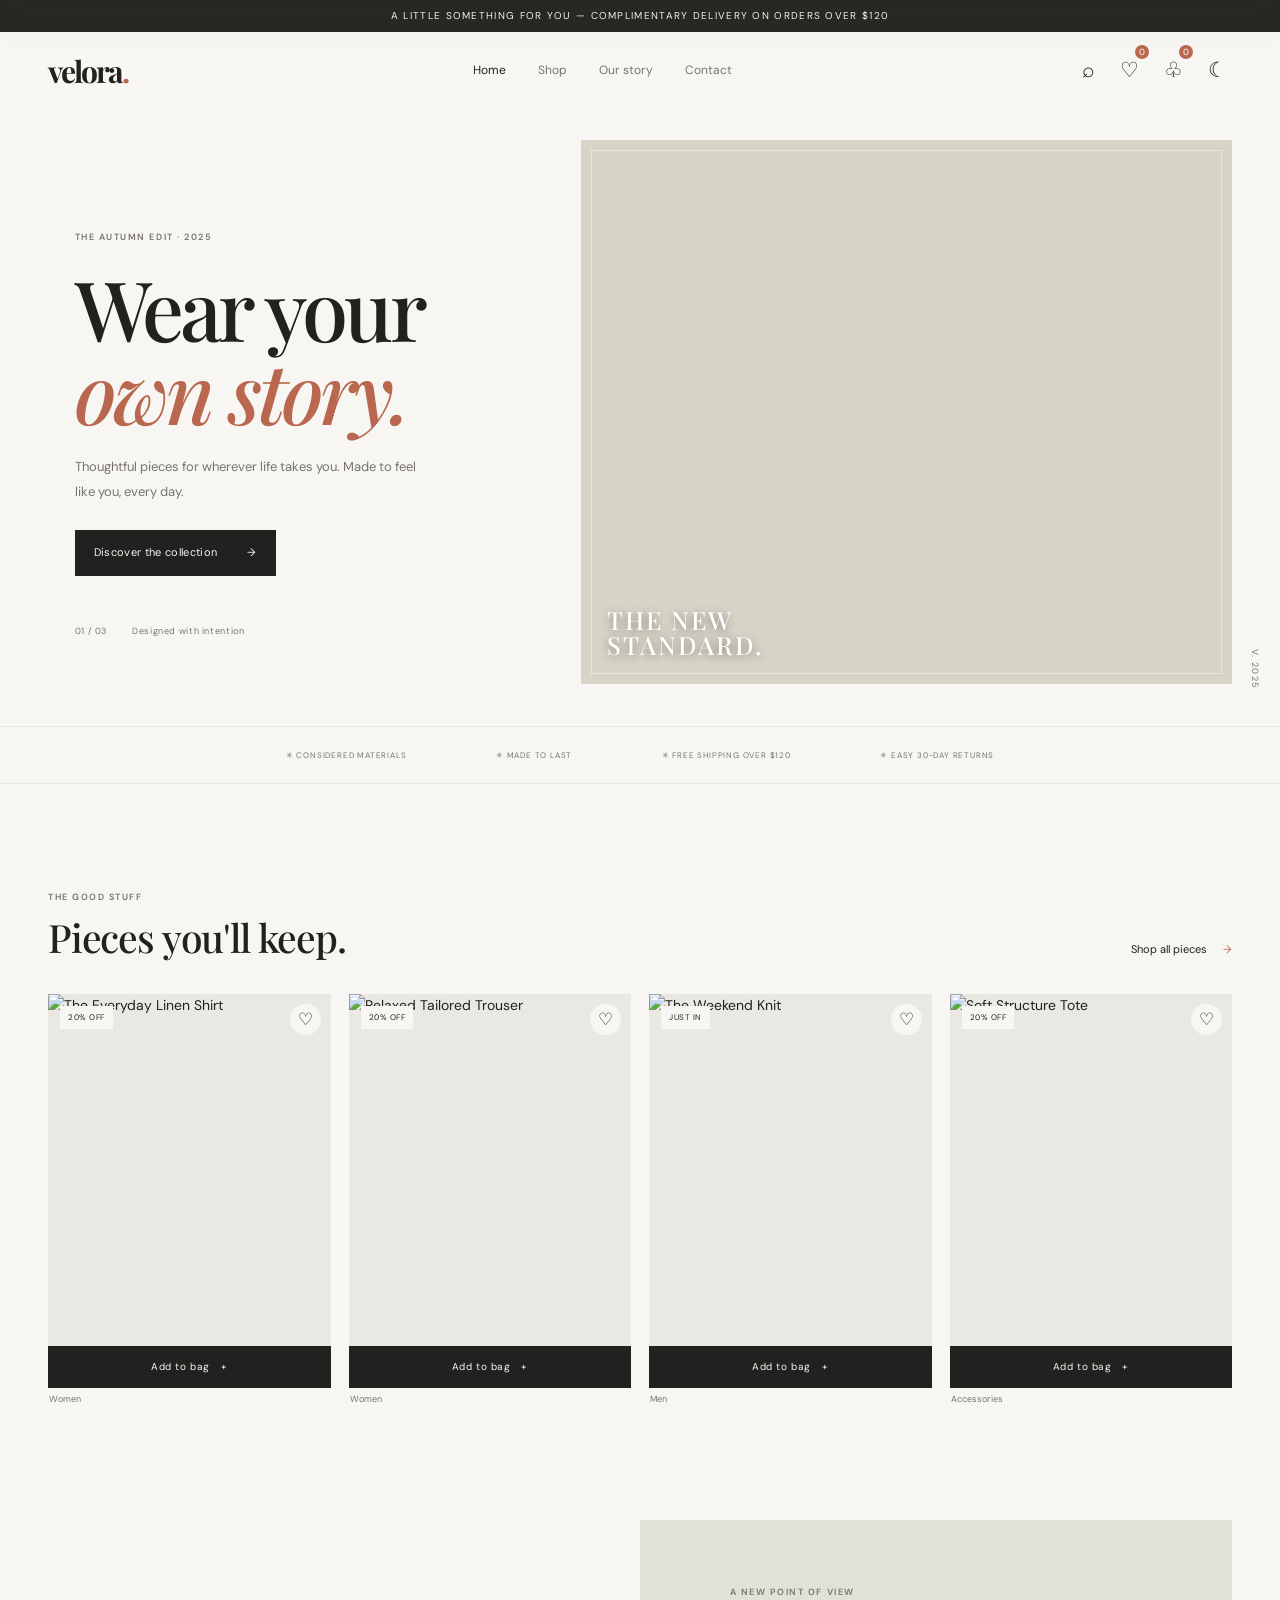
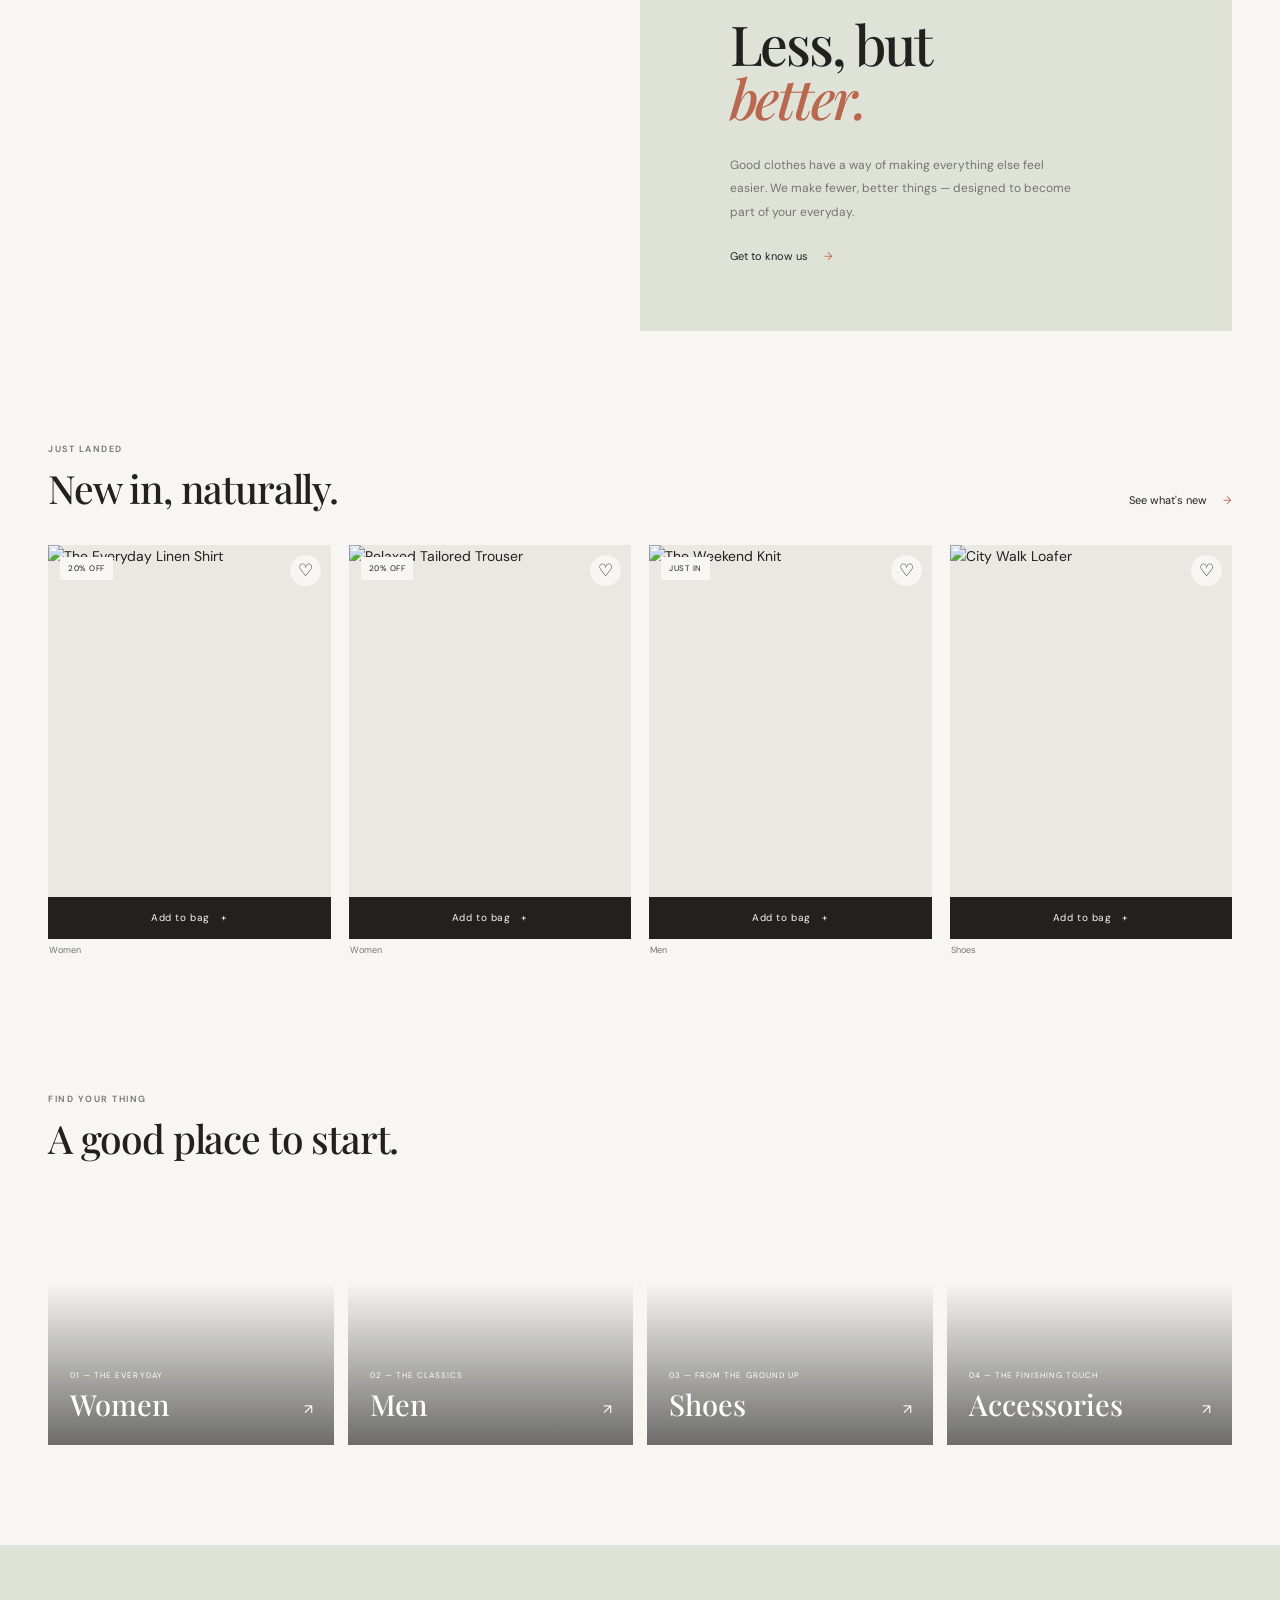
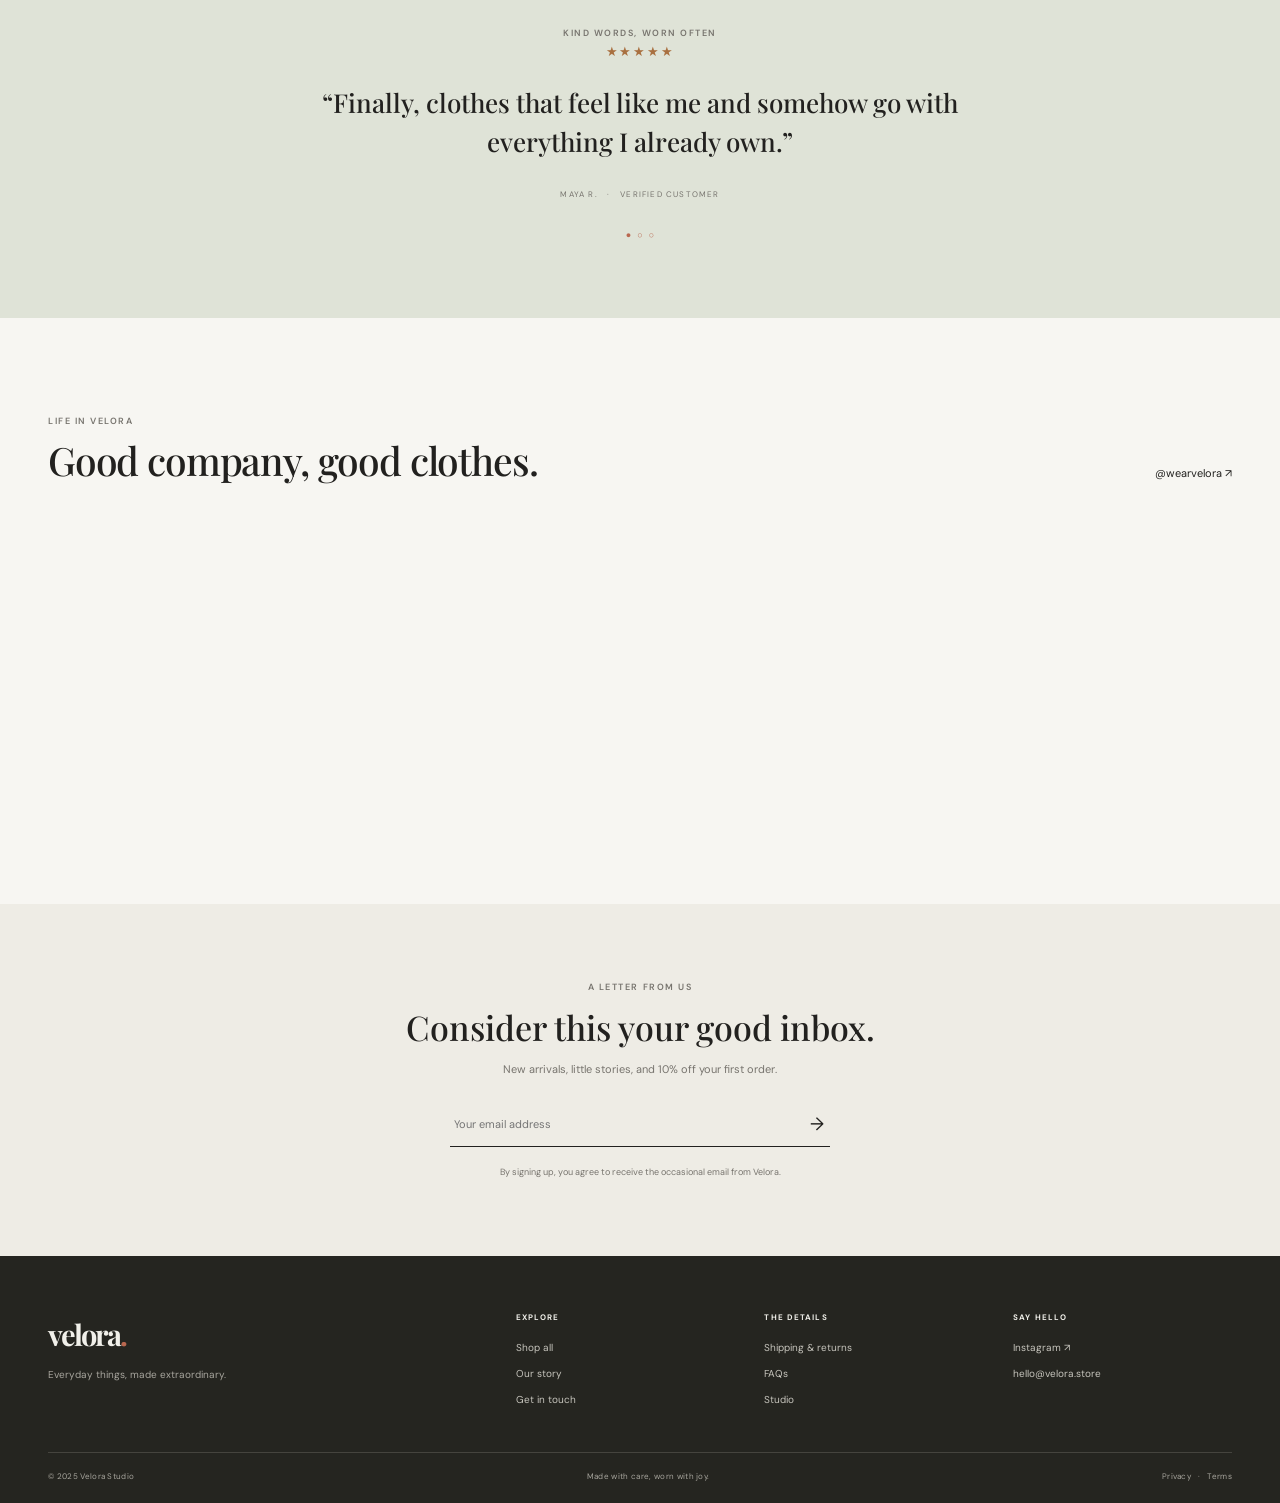
==== index.html @ f730e86b "Add files via upload" ====
<!doctype html>
<html lang="en">
<head>
  <meta charset="utf-8"><meta name="viewport" content="width=device-width, initial-scale=1">
  <meta name="description" content="Discover considered essentials and contemporary style at Velora. Shop the latest edit in clothing, shoes and accessories.">
  <meta name="theme-color" content="#f7f6f2"><title>Velora — Wear your own story</title>
  <link rel="preconnect" href="https://fonts.googleapis.com"><link rel="preconnect" href="https://fonts.gstatic.com" crossorigin><link href="https://fonts.googleapis.com/css2?family=DM+Sans:wght@400;500;600;700&family=Playfair+Display:wght@500;600;700&display=swap" rel="stylesheet"><link rel="stylesheet" href="styles.css">
</head><body data-page="home">
<div class="announcement">A little something for you — complimentary delivery on orders over $120</div>
<header class="site-header"><a class="wordmark" href="index.html">velora<span>.</span></a><button class="menu-toggle" aria-label="Open menu" aria-expanded="false">☰</button><nav class="main-nav"><a class="active" href="index.html">Home</a><a href="catalog.html">Shop</a><a href="about.html">Our story</a><a href="contact.html">Contact</a></nav><div class="header-actions"><button class="icon-button search-open" aria-label="Search">⌕</button><a class="icon-button" href="catalog.html#wishlist" aria-label="Wishlist">♡<span class="count wishlist-count">0</span></a><button class="icon-button cart-open" aria-label="Shopping bag">♧<span class="count cart-count">0</span></button><button class="icon-button theme-toggle" aria-label="Toggle dark mode">☾</button></div></header>
<main>
  <section class="hero"><div class="hero-copy"><span class="eyebrow">THE AUTUMN EDIT · 2025</span><h1>Wear your<br><em>own story.</em></h1><p>Thoughtful pieces for wherever life takes you. Made to feel like you, every day.</p><a class="button button-dark" href="catalog.html">Discover the collection <span>→</span></a><div class="hero-note"><span>01 / 03</span><span>Designed with intention</span></div></div><div class="hero-image" role="img" aria-label="Model wearing the latest Velora collection"><div class="hero-image-caption">THE NEW<br>STANDARD.</div></div><div class="hero-index">V. 2025</div></section>
  <section class="trust-row"><span>✳ CONSIDERED MATERIALS</span><span>✳ MADE TO LAST</span><span>✳ FREE SHIPPING OVER $120</span><span>✳ EASY 30-DAY RETURNS</span></section>
  <section class="section" id="featured"><div class="section-heading"><div><span class="eyebrow">THE GOOD STUFF</span><h2>Pieces you'll keep.</h2></div><a class="text-link" href="catalog.html">Shop all pieces <span>→</span></a></div><div class="product-grid" id="featured-grid"></div></section>
  <section class="editorial"><div class="editorial-image"></div><div class="editorial-copy"><span class="eyebrow">A NEW POINT OF VIEW</span><h2>Less, but<br><em>better.</em></h2><p>Good clothes have a way of making everything else feel easier. We make fewer, better things — designed to become part of your everyday.</p><a href="about.html" class="text-link">Get to know us <span>→</span></a></div></section>
  <section class="section arrivals"><div class="section-heading"><div><span class="eyebrow">JUST LANDED</span><h2>New in, naturally.</h2></div><a class="text-link" href="catalog.html?sort=newest">See what's new <span>→</span></a></div><div class="product-grid" id="arrival-grid"></div></section>
  <section class="category-section"><div class="section-heading"><div><span class="eyebrow">FIND YOUR THING</span><h2>A good place to start.</h2></div></div><div class="category-grid"><a class="category-tile cat-women" href="catalog.html?category=Women"><span>01 — THE EVERYDAY</span><strong>Women</strong><span class="tile-arrow">↗</span></a><a class="category-tile cat-men" href="catalog.html?category=Men"><span>02 — THE CLASSICS</span><strong>Men</strong><span class="tile-arrow">↗</span></a><a class="category-tile cat-shoes" href="catalog.html?category=Shoes"><span>03 — FROM THE GROUND UP</span><strong>Shoes</strong><span class="tile-arrow">↗</span></a><a class="category-tile cat-accessories" href="catalog.html?category=Accessories"><span>04 — THE FINISHING TOUCH</span><strong>Accessories</strong><span class="tile-arrow">↗</span></a></div></section>
  <section class="review-section"><span class="eyebrow">KIND WORDS, WORN OFTEN</span><div class="review-stars">★★★★★</div><blockquote>“Finally, clothes that feel like me and somehow go with everything I already own.”</blockquote><span class="review-author">MAYA R. &nbsp; · &nbsp; VERIFIED CUSTOMER</span><div class="review-dots">● &nbsp; ○ &nbsp; ○</div></section>
  <section class="instagram-section"><div class="section-heading"><div><span class="eyebrow">LIFE IN VELO​RA</span><h2>Good company, good clothes.</h2></div><a class="text-link" href="https://instagram.com" target="_blank" rel="noreferrer">@wearvelora ↗</a></div><div class="instagram-grid"><div class="insta insta-one"></div><div class="insta insta-two"></div><div class="insta insta-three"></div><div class="insta insta-four"></div></div></section>
  <section class="newsletter"><span class="eyebrow">A LETTER FROM US</span><h2>Consider this your good inbox.</h2><p>New arrivals, little stories, and 10% off your first order.</p><form class="newsletter-form"><label class="sr-only" for="newsletter-email">Email address</label><input id="newsletter-email" type="email" placeholder="Your email address" required><button aria-label="Subscribe">→</button></form><small>By signing up, you agree to receive the occasional email from Velora.</small></section>
</main>
<footer class="site-footer"><div class="footer-top"><div><a class="wordmark footer-logo" href="index.html">velora<span>.</span></a><p>Everyday things, made extraordinary.</p></div><div><strong>EXPLORE</strong><a href="catalog.html">Shop all</a><a href="about.html">Our story</a><a href="contact.html">Get in touch</a></div><div><strong>THE DETAILS</strong><a href="contact.html#faq">Shipping & returns</a><a href="contact.html#faq">FAQs</a><a href="admin.html">Studio</a></div><div><strong>SAY HELLO</strong><a href="https://instagram.com" target="_blank" rel="noreferrer">Instagram ↗</a><a href="mailto:hello@velora.store">hello@velora.store</a></div></div><div class="footer-bottom"><span>© 2025 Velora Studio</span><span>Made with care, worn with joy.</span><span>Privacy &nbsp; · &nbsp; Terms</span></div></footer>
<div class="search-panel" aria-hidden="true"><div class="search-inner"><input type="search" id="global-search" placeholder="What are you looking for?" aria-label="Search products"><button class="search-close" aria-label="Close search">×</button></div><div id="search-results"></div></div>
<div class="cart-overlay"></div><aside class="cart-drawer" aria-label="Shopping bag"><div class="drawer-head"><h2>Your bag <span class="cart-count">0</span></h2><button class="cart-close" aria-label="Close bag">×</button></div><div class="cart-items"></div><div class="cart-summary"><p><span>Subtotal</span><strong class="cart-subtotal">$0.00</strong></p><small>Shipping calculated at checkout.</small><button class="button button-dark checkout-button">Continue to checkout →</button></div></aside><div class="toast" role="status"></div><script src="app.js" defer></script></body></html>
---- styles.css ----
:root{--bg:#f7f6f2;--surface:#fff;--ink:#22211f;--muted:#77746e;--line:#e8e5de;--accent:#b9674f;--sage:#dfe3d7;--serif:'Playfair Display',Georgia,serif;--sans:'DM Sans',Arial,sans-serif;--max:1320px;--shadow:0 18px 60px #28231c14}*{box-sizing:border-box}html{scroll-behavior:smooth}body{margin:0;background:var(--bg);color:var(--ink);font-family:var(--sans);font-size:14px;line-height:1.6;transition:background .25s,color .25s}body.dark{--bg:#181816;--surface:#232320;--ink:#f0eee8;--muted:#b4b0a7;--line:#393832;--sage:#34392f;--shadow:0 18px 60px #0005}a{color:inherit;text-decoration:none}button,input,select,textarea{font:inherit}button{color:inherit}.announcement{text-align:center;background:#292924;color:#f7f6f2;padding:8px 16px;font-size:10px;letter-spacing:.13em;text-transform:uppercase}.site-header{height:78px;max-width:var(--max);padding:0 48px;margin:auto;display:flex;align-items:center;justify-content:space-between;gap:28px;position:relative;z-index:6}.wordmark{font-family:var(--serif);font-size:30px;letter-spacing:-2px;font-weight:700}.wordmark span{color:var(--accent)}.main-nav,.header-actions{display:flex;align-items:center;gap:32px}.main-nav a{font-size:12px;color:var(--muted);transition:color .2s}.main-nav a:hover,.main-nav a.active{color:var(--ink)}.header-actions{gap:15px}.icon-button{border:0;background:none;position:relative;padding:5px;cursor:pointer;font-size:21px}.icon-button .count{position:absolute;top:-4px;right:-5px;min-width:14px;height:14px;border-radius:50%;background:var(--accent);color:#fff;font-size:9px;text-align:center;line-height:14px}.menu-toggle{display:none;border:0;background:none;font-size:20px}.hero{max-width:var(--max);margin:auto;padding:30px 48px 42px;min-height:545px;display:grid;grid-template-columns:45% 55%;position:relative}.hero-copy{padding:90px 0 46px 5%;display:flex;flex-direction:column;align-items:flex-start;z-index:1}.eyebrow{font-size:9px;font-weight:600;letter-spacing:.17em;color:var(--muted);text-transform:uppercase}.hero h1,.catalog-heading h1,.story-hero h1,.contact-heading h1{font:500 clamp(54px,6.5vw,88px)/.99 var(--serif);letter-spacing:-.045em;margin:23px 0}.hero h1 em,.editorial h2 em,.catalog-heading h1 em,.story-hero h1 em,.contact-heading h1 em{color:var(--accent);font-weight:500}.hero-copy>p{font-size:13px;color:var(--muted);max-width:345px;line-height:1.9;margin:0 0 26px}.button{display:inline-flex;align-items:center;justify-content:center;gap:30px;padding:14px 19px;border:0;cursor:pointer;font-size:11px;letter-spacing:.03em;transition:transform .2s,background .2s}.button:hover{transform:translateY(-2px)}.button-dark{background:var(--ink);color:var(--bg)}.hero-note{display:flex;gap:25px;font-size:9px;color:var(--muted);margin-top:auto;padding-top:48px;letter-spacing:.07em}.hero-image{min-height:465px;position:relative;background:#d9d4c8 url('https://images.unsplash.com/photo-1539109136881-3be0616acf4b?auto=format&fit=crop&w=1400&q=85') center 37%/cover no-repeat}.hero-image:after{content:'';position:absolute;inset:10px;border:1px solid #ffffff70;pointer-events:none}.hero-image-caption{position:absolute;bottom:27px;left:26px;color:#fff;font:500 25px/.98 var(--serif);letter-spacing:.08em;text-shadow:0 2px 10px #0007}.hero-index{position:absolute;right:18px;bottom:38px;writing-mode:vertical-rl;color:var(--muted);font-size:9px;letter-spacing:.15em}.trust-row{border-block:1px solid var(--line);min-height:58px;display:flex;justify-content:center;align-items:center;gap:7vw;flex-wrap:wrap;padding:16px 20px;font-size:8px;letter-spacing:.1em;color:var(--muted)}.section,.category-section,.instagram-section{max-width:var(--max);margin:auto;padding:100px 48px}.section-heading{display:flex;justify-content:space-between;align-items:flex-end;margin-bottom:35px}.section-heading h2,.values-section h2,.faq-section h2{font:500 39px/1.1 var(--serif);margin:9px 0 0;letter-spacing:-.03em}.text-link{font-size:11px;border:0;background:none;cursor:pointer}.text-link span{margin-left:13px;color:var(--accent)}.product-grid{display:grid;grid-template-columns:repeat(4,minmax(0,1fr));gap:18px}.product-card{min-width:0;animation:fade-in .35s ease both}.product-photo{display:block;position:relative;overflow:hidden;background:#eae8e2;aspect-ratio: .78}.product-photo img{width:100%;height:100%;object-fit:cover;display:block;transition:transform .5s}.product-card:hover .product-photo img{transform:scale(1.035)}.badge{position:absolute;left:12px;top:12px;background:var(--bg);padding:5px 8px;font-size:8px;letter-spacing:.07em;text-transform:uppercase}.favorite-button{position:absolute;right:11px;top:10px;width:31px;height:31px;border:0;border-radius:50%;background:var(--bg);cursor:pointer;font-size:17px}.favorite-button.is-favorite{color:var(--accent)}.quick-add{position:absolute;bottom:0;left:0;right:0;transform:translateY(100%);transition:transform .2s;border:0;background:var(--ink);color:var(--bg);padding:13px;cursor:pointer;font-size:10px;letter-spacing:.06em}.product-card:hover .quick-add{transform:translateY(0)}.product-info{padding:13px 1px;display:flex;justify-content:space-between;gap:10px}.product-info h3{font-size:12px;font-weight:500;margin:0}.product-category{font-size:9px;color:var(--muted);margin-top:4px}.price{white-space:nowrap;font-size:11px}.old-price{text-decoration:line-through;color:var(--muted);margin-right:5px}.editorial{max-width:var(--max);margin:auto;padding:0 48px;display:grid;grid-template-columns:1fr 1fr;min-height:400px}.editorial-image{background:url('https://images.unsplash.com/photo-1529139574466-a303027c1d8b?auto=format&fit=crop&w=1100&q=80') center/cover}.editorial-copy{background:var(--sage);padding:65px clamp(32px,7vw,100px);display:flex;flex-direction:column;align-items:flex-start;justify-content:center}.editorial h2{font:500 55px/.99 var(--serif);letter-spacing:-.04em;margin:17px 0}.editorial-copy p{font-size:12px;line-height:1.95;color:var(--muted);max-width:350px;margin-bottom:24px}.arrivals{padding-top:105px}.category-section{padding-top:15px}.category-grid{display:grid;grid-template-columns:repeat(4,1fr);gap:14px}.category-tile{height:250px;position:relative;display:flex;flex-direction:column;justify-content:flex-end;padding:22px;color:white;background-size:cover;background-position:center;overflow:hidden}.category-tile:before{content:'';position:absolute;inset:0;background:linear-gradient(0deg,#1119,transparent 65%);transition:background .2s}.category-tile:hover:before{background:linear-gradient(0deg,#111b,#1111)}.cat-women{background-image:url('https://images.unsplash.com/photo-1483985988355-763728e1935b?auto=format&fit=crop&w=600&q=75')}.cat-men{background-image:url('https://images.unsplash.com/photo-1516826957135-700dedea698c?auto=format&fit=crop&w=600&q=75')}.cat-shoes{background-image:url('https://images.unsplash.com/photo-1543163521-1bf539c55dd2?auto=format&fit=crop&w=600&q=75')}.cat-accessories{background-image:url('https://images.unsplash.com/photo-1523170335258-f5ed11844a49?auto=format&fit=crop&w=600&q=75')}.category-tile>*{position:relative}.category-tile>span:first-child{font-size:8px;letter-spacing:.13em}.category-tile strong{font:500 29px var(--serif);margin-top:3px}.tile-arrow{position:absolute;right:21px;bottom:24px}.review-section{text-align:center;background:var(--sage);padding:75px 20px}.review-stars{color:#a97040;font-size:13px;letter-spacing:.13em}.review-section blockquote{font:500 26px/1.5 var(--serif);max-width:660px;margin:20px auto}.review-author{font-size:8px;letter-spacing:.15em;color:var(--muted)}.review-dots{margin-top:25px;font-size:9px;color:var(--accent)}.instagram-section{padding-top:90px}.instagram-grid{display:grid;grid-template-columns:repeat(4,1fr);gap:12px}.insta{aspect-ratio:1;background-size:cover;background-position:center}.insta-one{background-image:url('https://images.unsplash.com/photo-1525507119028-ed4c629a60a3?auto=format&fit=crop&w=600&q=75')}.insta-two{background-image:url('https://images.unsplash.com/photo-1529139574466-a303027c1d8b?auto=format&fit=crop&w=600&q=75')}.insta-three{background-image:url('https://images.unsplash.com/photo-1490481651871-ab68de25d43d?auto=format&fit=crop&w=600&q=75')}.insta-four{background-image:url('https://images.unsplash.com/photo-1523381210434-271e8be1f52b?auto=format&fit=crop&w=600&q=75')}.newsletter{text-align:center;padding:70px 20px 75px;background:#eeece5}.dark .newsletter{background:#262620}.newsletter h2{font:500 34px var(--serif);margin:8px 0}.newsletter p{color:var(--muted);font-size:11px}.newsletter-form{display:flex;margin:25px auto 12px;border-bottom:1px solid var(--ink);max-width:380px}.newsletter-form input{flex:1;border:0;background:transparent;padding:12px 4px;outline:0;font-size:11px;color:var(--ink)}.newsletter-form button{border:0;background:transparent;font-size:18px;cursor:pointer}.newsletter small{font-size:9px;color:var(--muted)}.site-footer{background:#252520;color:#f1f0ea;padding:55px max(48px,calc((100vw - var(--max))/2)) 20px}.footer-top{display:grid;grid-template-columns:2fr repeat(3,1fr);gap:30px;padding-bottom:44px}.footer-logo{font-size:29px}.footer-top p{font-size:10px;color:#a8a69e}.footer-top>div:not(:first-child){display:flex;flex-direction:column;gap:10px}.footer-top strong{font-size:8px;letter-spacing:.14em;margin-bottom:6px}.footer-top a:not(.wordmark){font-size:10px;color:#c7c5bd}.footer-bottom{border-top:1px solid #45443e;padding-top:17px;display:flex;justify-content:space-between;font-size:8px;color:#a8a69e;letter-spacing:.04em}.breadcrumb{font-size:10px;color:var(--muted);margin:26px 0}.catalog-main,.product-main{max-width:var(--max);margin:auto;padding:0 48px 100px}.catalog-heading{text-align:center;padding:43px 0 49px}.catalog-heading h1{font-size:56px;margin:15px 0}.catalog-heading p,.contact-heading p{font-size:12px;color:var(--muted)}.catalog-toolbar{display:flex;align-items:center;justify-content:space-between;border-block:1px solid var(--line);padding:15px 0}.filter-chips{display:flex;gap:8px;flex-wrap:wrap}.filter-chip{background:transparent;border:1px solid var(--line);border-radius:30px;padding:8px 14px;font-size:10px;cursor:pointer}.filter-chip.active{background:var(--ink);color:var(--bg);border-color:var(--ink)}.sort-label{font-size:10px;color:var(--muted)}.sort-label select,.filter-sidebar select{border:0;background:transparent;color:var(--ink);font-size:10px;padding:8px;outline:0}.catalog-layout{display:grid;grid-template-columns:190px 1fr;gap:35px;padding-top:24px}.filter-sidebar{display:flex;flex-direction:column;align-items:stretch;gap:24px}.filter-sidebar>label,.filter-sidebar fieldset{font-size:10px;color:var(--muted);display:flex;flex-direction:column;gap:8px}.filter-sidebar input[type=search],.filter-sidebar select{border:1px solid var(--line);padding:10px;background:var(--surface);color:var(--ink)}.filter-sidebar fieldset{border:0;border-top:1px solid var(--line);padding:14px 0 0;margin:0}.filter-sidebar legend{padding:0}.range-label{display:flex;justify-content:space-between}.sidebar-note{margin-top:35px;border-top:1px solid var(--line);padding-top:18px;font:17px/1.4 var(--serif)}.sidebar-note span{font:10px var(--sans);color:var(--muted)}.results-meta{display:flex;justify-content:space-between;color:var(--muted);font-size:9px;margin-bottom:14px}.catalog-grid{grid-template-columns:repeat(3,minmax(0,1fr));gap:18px 14px}.empty-state{padding:60px 10px;text-align:center;color:var(--muted)}.product-main{padding-bottom:80px}.product-detail{display:grid;grid-template-columns:1.15fr .85fr;gap:65px;padding:15px 5% 75px}.product-gallery{display:grid;grid-template-columns:1fr 1fr;gap:12px}.product-gallery img{width:100%;aspect-ratio:.78;object-fit:cover;background:var(--line)}.product-gallery img:first-child{grid-column:span 2;aspect-ratio:1.3}.product-summary{padding-top:24px}.product-summary .eyebrow{color:var(--accent)}.product-summary h1{font:500 43px/1.1 var(--serif);margin:12px 0}.detail-rating{font-size:10px;color:#a97040}.detail-price{font-size:15px;margin:18px 0}.detail-description{font-size:12px;color:var(--muted);line-height:1.9}.size-title{font-size:10px;font-weight:600;margin:27px 0 10px}.size-options{display:flex;gap:8px}.size-option{width:39px;height:39px;background:transparent;border:1px solid var(--line);cursor:pointer}.size-option.active,.size-option:hover{border-color:var(--ink)}.add-detail{width:100%;margin-top:19px}.product-benefits{border-top:1px solid var(--line);margin-top:23px;padding-top:17px;display:grid;gap:10px;color:var(--muted);font-size:10px}.whatsapp-button{display:flex;justify-content:center;margin-top:15px;background:#3f7658;color:white;padding:12px;font-size:10px}.product-reviews{padding:30px 0}.review-cards{display:grid;grid-template-columns:repeat(3,1fr);gap:16px}.review-cards article{padding:23px;background:var(--surface)}.review-cards p{font:17px/1.5 var(--serif)}.review-cards small{font-size:8px;color:var(--muted);letter-spacing:.08em}.search-panel{position:fixed;inset:0 0 auto;background:var(--bg);z-index:20;padding:40px max(6vw,24px);box-shadow:var(--shadow);transform:translateY(-110%);transition:transform .3s;max-height:85vh;overflow:auto}.search-panel.open{transform:translateY(0)}.search-inner{display:flex;border-bottom:1px solid var(--line);max-width:900px;margin:auto}.search-inner input{flex:1;border:0;background:transparent;color:var(--ink);outline:0;padding:17px 5px;font:25px var(--serif)}.search-close,.cart-close{border:0;background:none;font-size:26px;cursor:pointer}.search-result-grid{max-width:900px;margin:22px auto;display:grid;grid-template-columns:repeat(4,1fr);gap:12px}.search-result-grid img{width:100%;aspect-ratio:1;object-fit:cover}.search-result-grid a{font-size:10px}.cart-overlay{position:fixed;inset:0;background:#0006;z-index:21;opacity:0;visibility:hidden;transition:.25s}.cart-overlay.open{opacity:1;visibility:visible}.cart-drawer{position:fixed;z-index:22;right:0;top:0;height:100dvh;width:min(420px,100%);background:var(--bg);padding:25px;display:flex;flex-direction:column;transform:translateX(105%);transition:transform .3s}.cart-drawer.open{transform:translateX(0)}.drawer-head{display:flex;justify-content:space-between;align-items:center;border-bottom:1px solid var(--line);padding-bottom:12px}.drawer-head h2{font:24px var(--serif);margin:0}.drawer-head .cart-count{font:11px var(--sans);color:var(--muted)}.cart-items{overflow:auto;flex:1}.cart-empty{color:var(--muted);text-align:center;padding:60px 10px}.cart-item{display:grid;grid-template-columns:70px 1fr auto;gap:13px;padding:17px 0;border-bottom:1px solid var(--line);align-items:center}.cart-item img{width:70px;height:86px;object-fit:cover}.cart-item strong{font-size:11px;font-weight:500}.cart-item small{display:block;color:var(--muted);font-size:9px}.quantity-control{display:flex;align-items:center;gap:10px;margin-top:7px}.quantity-control button,.remove-item{border:0;background:none;cursor:pointer}.cart-summary p{display:flex;justify-content:space-between}.cart-summary small{color:var(--muted);font-size:10px}.checkout-button{width:100%;margin-top:17px}.toast{position:fixed;z-index:30;bottom:22px;left:50%;transform:translate(-50%,20px);background:var(--ink);color:var(--bg);padding:12px 20px;font-size:11px;opacity:0;transition:.2s;pointer-events:none}.toast.show{opacity:1;transform:translate(-50%,0)}.story-hero{text-align:center;padding:105px 20px 80px}.story-hero h1{font-size:68px}.story-hero p{color:var(--muted);font-size:12px}.story-image{height:430px;background:url('https://images.unsplash.com/photo-1525507119028-ed4c629a60a3?auto=format&fit=crop&w=1800&q=85') center 45%/cover}.story-copy{max-width:1000px;margin:auto;padding:100px 30px;display:grid;grid-template-columns:1fr 1fr;gap:70px}.story-copy h2{font:500 40px/1.15 var(--serif)}.story-copy p{font-size:12px;line-height:2;color:var(--muted)}.story-copy .button{margin-top:12px}.values-section{max-width:var(--max);padding:0 48px 100px;margin:auto}.values-grid{display:grid;grid-template-columns:repeat(3,1fr);gap:20px;margin-top:34px}.values-grid article{background:var(--surface);padding:27px}.values-grid article>span{color:var(--accent);font-size:10px}.values-grid h3{font:21px var(--serif);margin:18px 0 7px}.values-grid p{font-size:11px;color:var(--muted);line-height:1.8}.contact-main{max-width:var(--max);margin:auto;padding:40px 48px 100px}.contact-heading{text-align:center;padding:35px 0 55px}.contact-heading h1{font-size:58px}.contact-layout{display:grid;grid-template-columns:.7fr 1.3fr;gap:75px;padding:15px 8% 80px}.contact-info{display:flex;flex-direction:column;align-items:flex-start;gap:15px}.contact-info h2{font:31px var(--serif);margin:8px 0}.contact-info p{color:var(--muted);font-size:11px;line-height:1.9}.contact-info>a{font-size:11px;border-bottom:1px solid var(--line);padding-bottom:4px}.contact-info small{color:var(--muted);font-size:9px}.contact-form{display:flex;flex-direction:column;gap:17px}.form-row{display:grid;grid-template-columns:1fr 1fr;gap:15px}.contact-form label{font-size:10px;color:var(--muted);display:flex;flex-direction:column;gap:7px}.contact-form input,.contact-form select,.contact-form textarea{border:1px solid var(--line);background:var(--surface);padding:12px;color:var(--ink);outline:0;font-size:11px}.contact-form textarea{resize:vertical}.contact-form .button{align-self:flex-start}.form-feedback{font-size:10px;color:var(--accent)}.faq-section{max-width:800px;margin:auto;border-top:1px solid var(--line);padding-top:50px}.faq-section h2{font-size:32px;margin:10px 0 25px}.faq-section details{border-top:1px solid var(--line);padding:17px 0}.faq-section summary{cursor:pointer;font-size:12px;list-style:none;display:flex;justify-content:space-between}.faq-section summary span{font-size:17px}.faq-section details p{font-size:11px;color:var(--muted);max-width:600px}.sr-only{position:absolute;width:1px;height:1px;padding:0;margin:-1px;overflow:hidden;clip:rect(0,0,0,0);white-space:nowrap;border:0}.admin-body{background:#f3f3f0;--bg:#f3f3f0;--ink:#242420;--surface:#fff;--muted:#787872;--line:#e6e6df}.admin-layout{min-height:100vh;display:grid;grid-template-columns:225px 1fr}.admin-sidebar{background:#252520;color:#f5f4ed;padding:26px 18px;display:flex;flex-direction:column}.admin-sidebar .wordmark{padding:0 10px 32px}.admin-label{font-size:8px;letter-spacing:.14em;color:#a5a49b;padding:8px 12px}.admin-nav{display:grid;gap:4px}.admin-nav button{border:0;background:transparent;color:#c4c3bc;text-align:left;padding:12px;border-radius:5px;font-size:11px;cursor:pointer}.admin-nav button.active,.admin-nav button:hover{background:#3b3a34;color:white}.admin-back{margin-top:auto;padding:12px;font-size:10px;color:#ccc}.admin-content{padding:30px clamp(20px,4vw,54px);max-width:1300px;width:100%;margin:auto}.admin-top{display:flex;justify-content:space-between;align-items:center;margin-bottom:28px}.admin-top h1{font:31px var(--serif);margin:0}.admin-top p{font-size:10px;color:var(--muted);margin:3px 0}.admin-button{border:0;background:#252520;color:#fff;padding:11px 15px;font-size:10px;cursor:pointer}.stat-grid{display:grid;grid-template-columns:repeat(4,1fr);gap:13px}.stat-card{background:#fff;padding:19px;border:1px solid #ecece6}.stat-card span{font-size:9px;color:var(--muted)}.stat-card strong{display:block;font:25px var(--serif);margin-top:7px}.stat-card small{font-size:9px;color:#678365}.admin-panel{background:white;border:1px solid #ecece6;padding:20px;margin-top:20px}.admin-panel h2{font:19px var(--serif);margin:0 0 14px}.admin-table{width:100%;border-collapse:collapse;text-align:left}.admin-table th,.admin-table td{border-top:1px solid #ecece6;padding:12px 9px;font-size:10px}.admin-table th{font-size:8px;color:var(--muted);letter-spacing:.08em}.admin-table button{border:0;background:none;color:#8a5c4c;cursor:pointer;font-size:10px}.status-pill{background:#e3eddf;color:#4d704b;padding:4px 8px;border-radius:20px;font-size:8px}.chart-bars{height:125px;display:flex;align-items:flex-end;justify-content:space-around;gap:12px;padding:15px 5px 0;border-bottom:1px solid #e6e6df}.chart-bars i{background:#c7b6a1;width:9%;max-width:48px;border-radius:3px 3px 0 0;position:relative}.chart-bars i:after{content:attr(data-day);position:absolute;top:calc(100% + 7px);left:50%;transform:translateX(-50%);font:8px var(--sans);color:#888}.admin-form{display:grid;grid-template-columns:1fr 1fr;gap:12px}.admin-form label{display:grid;gap:5px;font-size:10px}.admin-form input,.admin-form select{padding:10px;border:1px solid #ddd;background:white}.admin-form .wide{grid-column:span 2}.admin-section[hidden]{display:none}@keyframes fade-in{from{opacity:0;transform:translateY(8px)}to{opacity:1;transform:none}}@media(max-width:900px){.site-header{padding:0 25px}.main-nav{gap:17px}.hero{padding:20px 25px;grid-template-columns:46% 54%;min-height:460px}.hero-copy{padding:65px 0 30px}.hero-image{min-height:400px}.section,.category-section,.instagram-section{padding:75px 25px}.product-grid{grid-template-columns:repeat(2,minmax(0,1fr))}.editorial{padding:0 25px;min-height:350px}.category-grid{grid-template-columns:repeat(2,1fr)}.category-tile{height:220px}.catalog-main,.product-main{padding-left:25px;padding-right:25px}.catalog-layout{grid-template-columns:155px 1fr;gap:20px}.catalog-grid{grid-template-columns:repeat(2,minmax(0,1fr))}.product-detail{gap:32px;padding-inline:0}.contact-layout{padding-inline:2%;gap:35px}.footer-top{grid-template-columns:1.5fr 1fr 1fr;gap:24px}.footer-top>div:last-child{grid-column:2}.site-footer{padding-inline:25px}.trust-row{gap:20px}.hero-index{display:none}}@media(max-width:620px){.announcement{font-size:8px}.site-header{height:64px;padding:0 18px}.wordmark{font-size:27px}.menu-toggle{display:block;margin-left:auto}.main-nav{position:absolute;top:63px;left:0;right:0;background:var(--bg);padding:12px 20px 20px;display:none;flex-direction:column;align-items:flex-start;gap:14px;border-bottom:1px solid var(--line)}.main-nav.open{display:flex}.header-actions{gap:7px}.icon-button{font-size:18px}.hero{padding:12px 17px 25px;grid-template-columns:1fr;min-height:auto}.hero-copy{padding:38px 8px 20px;grid-row:2}.hero h1{font-size:59px;margin:13px 0}.hero-copy>p{font-size:12px}.hero-note{padding-top:25px}.hero-image{grid-row:1;min-height:390px;background-position:center 32%}.hero-image-caption{font-size:19px;left:18px;bottom:20px}.trust-row{font-size:7px;gap:10px 18px;min-height:68px}.trust-row span:nth-child(n+3){display:none}.section,.category-section,.instagram-section{padding:63px 17px}.section-heading{align-items:flex-end;gap:12px;margin-bottom:24px}.section-heading h2,.values-section h2,.faq-section h2{font-size:31px}.section-heading>.text-link{font-size:9px;white-space:nowrap}.product-grid{gap:8px}.product-photo{aspect-ratio:.72}.badge{font-size:7px;left:7px;top:7px;padding:4px 6px}.favorite-button{right:6px;top:6px;width:27px;height:27px}.quick-add{transform:none;padding:8px;font-size:8px;background:#222d}.product-info{padding:9px 0;gap:4px}.product-info h3{font-size:10px}.product-category{font-size:8px}.price{font-size:9px}.old-price{margin-right:2px}.editorial{padding:0 17px;grid-template-columns:1fr}.editorial-image{min-height:270px}.editorial-copy{padding:36px 28px}.editorial h2{font-size:44px}.arrivals{padding-top:65px}.category-grid{gap:8px}.category-tile{height:180px;padding:13px}.category-tile strong{font-size:24px}.category-tile>span:first-child{font-size:7px}.tile-arrow{right:13px;bottom:17px}.review-section{padding:56px 25px}.review-section blockquote{font-size:21px}.instagram-grid{grid-template-columns:repeat(2,1fr);gap:8px}.instagram-section .section-heading h2{font-size:26px}.newsletter{padding:56px 18px}.newsletter h2{font-size:28px}.site-footer{padding:42px 20px 17px}.footer-top{grid-template-columns:1fr 1fr;gap:28px 15px}.footer-top>div:last-child{grid-column:auto}.footer-bottom{gap:12px;flex-wrap:wrap}.footer-bottom span:nth-child(2){display:none}.catalog-main,.product-main{padding:0 17px 65px}.breadcrumb{margin:19px 0}.catalog-heading{padding:27px 0 31px}.catalog-heading h1{font-size:38px}.catalog-heading p{max-width:280px;margin:auto}.catalog-toolbar{align-items:flex-start;flex-direction:column;gap:12px}.filter-chips{gap:6px}.filter-chip{padding:7px 11px;font-size:9px}.sort-label{align-self:flex-end}.catalog-layout{display:block;padding-top:15px}.filter-sidebar{display:grid;grid-template-columns:1fr 1fr;gap:9px;margin-bottom:19px}.filter-sidebar>.eyebrow,.filter-sidebar .sidebar-note,.filter-sidebar .clear-filters,.filter-sidebar fieldset{display:none}.filter-sidebar>label{font-size:9px}.filter-sidebar input[type=search],.filter-sidebar select{padding:9px;font-size:10px}.catalog-grid{gap:8px}.results-meta{font-size:8px}.product-detail{grid-template-columns:1fr;gap:12px;padding:5px 0 48px}.product-gallery img:first-child{aspect-ratio:1.05}.product-gallery img:not(:first-child){aspect-ratio:.9}.product-summary{padding-top:15px}.product-summary h1{font-size:36px}.review-cards{grid-template-columns:1fr}.review-cards article{padding:18px}.story-hero{padding:75px 20px 54px}.story-hero h1{font-size:50px}.story-image{height:290px}.story-copy{grid-template-columns:1fr;gap:12px;padding:60px 24px}.story-copy h2{font-size:34px}.values-section{padding:0 18px 65px}.values-grid{grid-template-columns:1fr;gap:9px}.values-grid article{padding:20px}.contact-main{padding:23px 18px 65px}.contact-heading{padding:29px 0 34px}.contact-heading h1{font-size:43px}.contact-layout{grid-template-columns:1fr;gap:30px;padding:0 0 55px}.contact-info{gap:10px}.form-row{grid-template-columns:1fr}.faq-section{padding-top:36px}.faq-section h2{font-size:27px}.search-panel{padding:24px 17px}.search-inner input{font-size:19px}.search-result-grid{grid-template-columns:repeat(2,1fr)}.admin-layout{grid-template-columns:1fr}.admin-sidebar{padding:12px 14px;display:flex;flex-direction:row;align-items:center;gap:12px}.admin-sidebar .wordmark{padding:0;font-size:24px}.admin-label,.admin-back{display:none}.admin-nav{display:flex;overflow:auto}.admin-nav button{white-space:nowrap;padding:8px;font-size:9px}.admin-content{padding:22px 14px}.admin-top h1{font-size:25px}.stat-grid{grid-template-columns:1fr 1fr;gap:8px}.stat-card{padding:14px}.stat-card strong{font-size:21px}.admin-panel{padding:14px;overflow:auto}.admin-table th,.admin-table td{padding:10px 6px;white-space:nowrap}.admin-form{grid-template-columns:1fr}.admin-form .wide{grid-column:auto}}
.product-card{position:relative}.product-card>.favorite-button{position:absolute;top:10px;right:10px;z-index:2}.product-card>.quick-add{position:absolute;left:0;right:0;bottom:74px;z-index:2}#product-dialog,#category-dialog{border:1px solid #e6e6df;padding:24px;max-width:min(520px,calc(100vw - 32px));width:100%;box-shadow:0 18px 60px #28231c24}#product-dialog::backdrop,#category-dialog::backdrop{background:#17171488}.admin-form h2{font:22px var(--serif);margin:0 0 5px}.admin-form label:has(input[type=checkbox]){display:flex;align-items:center;gap:8px}.admin-form input[type=checkbox]{accent-color:#252520}
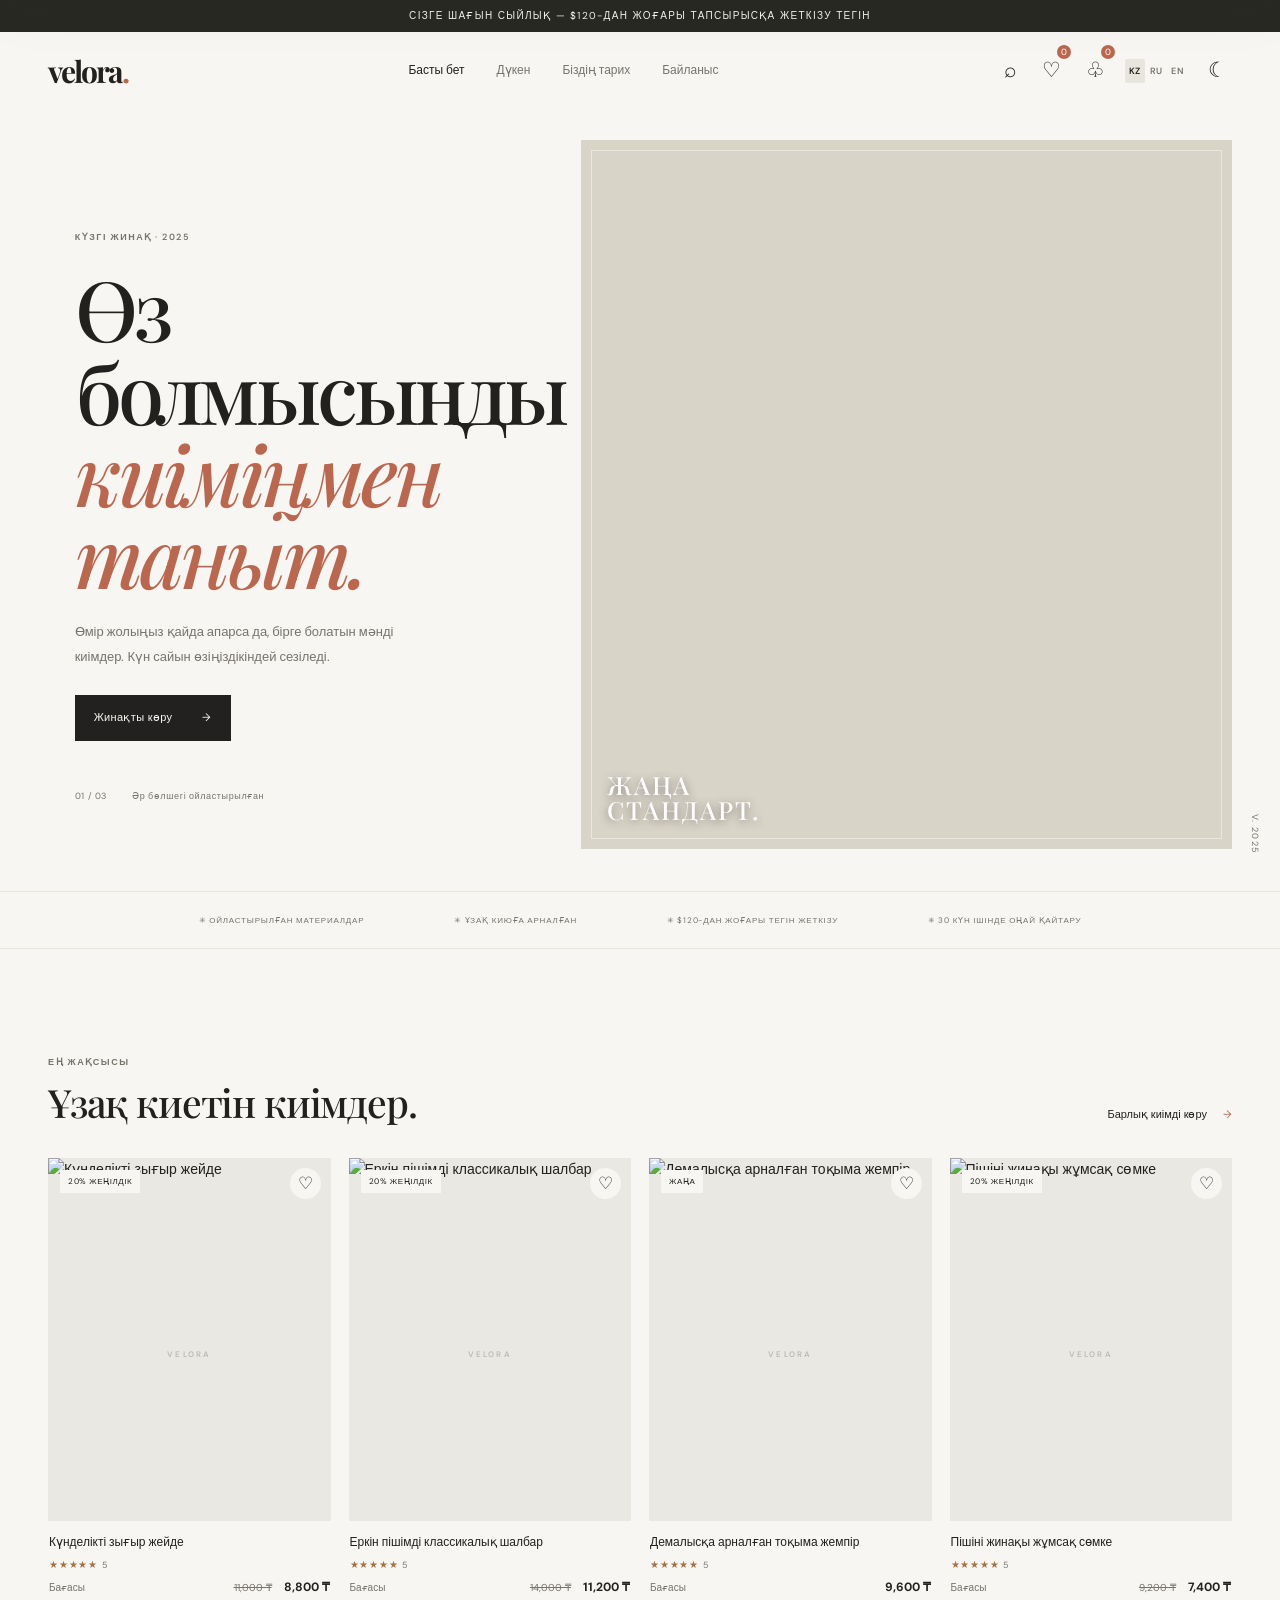
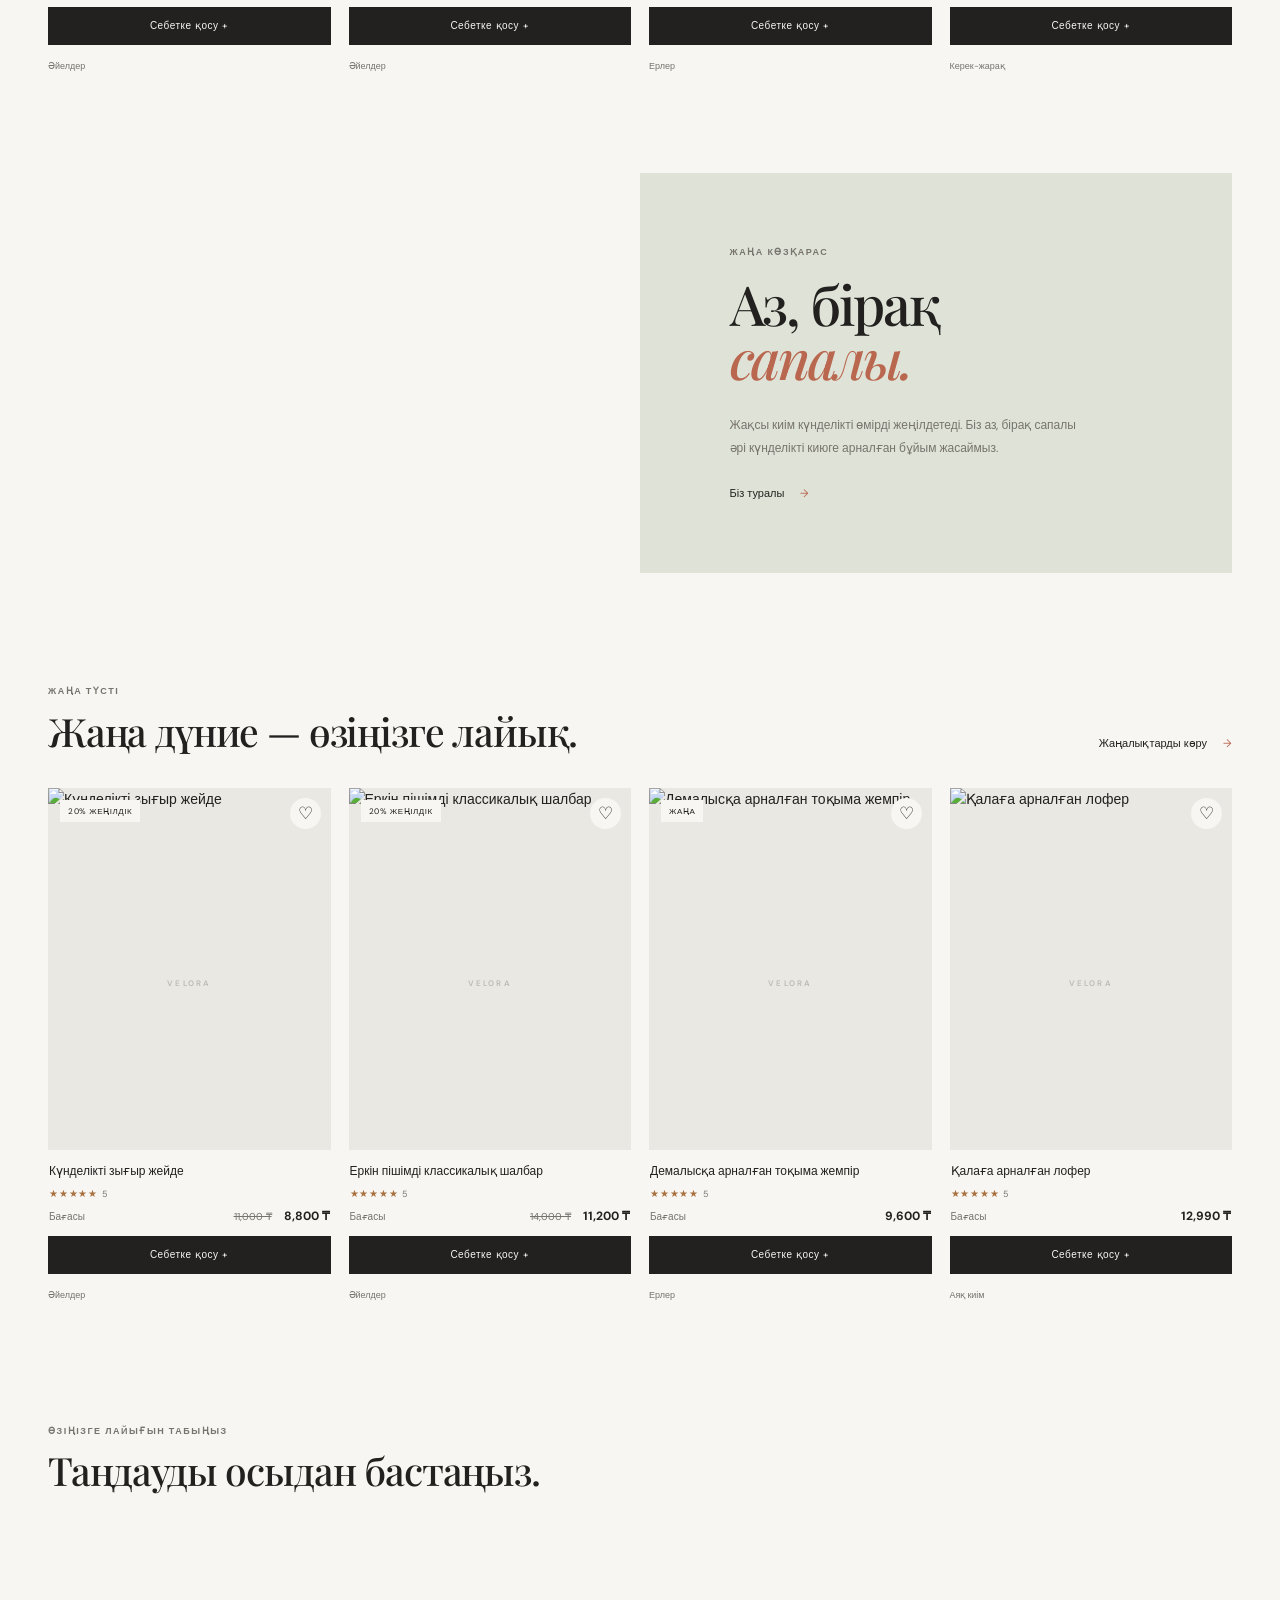
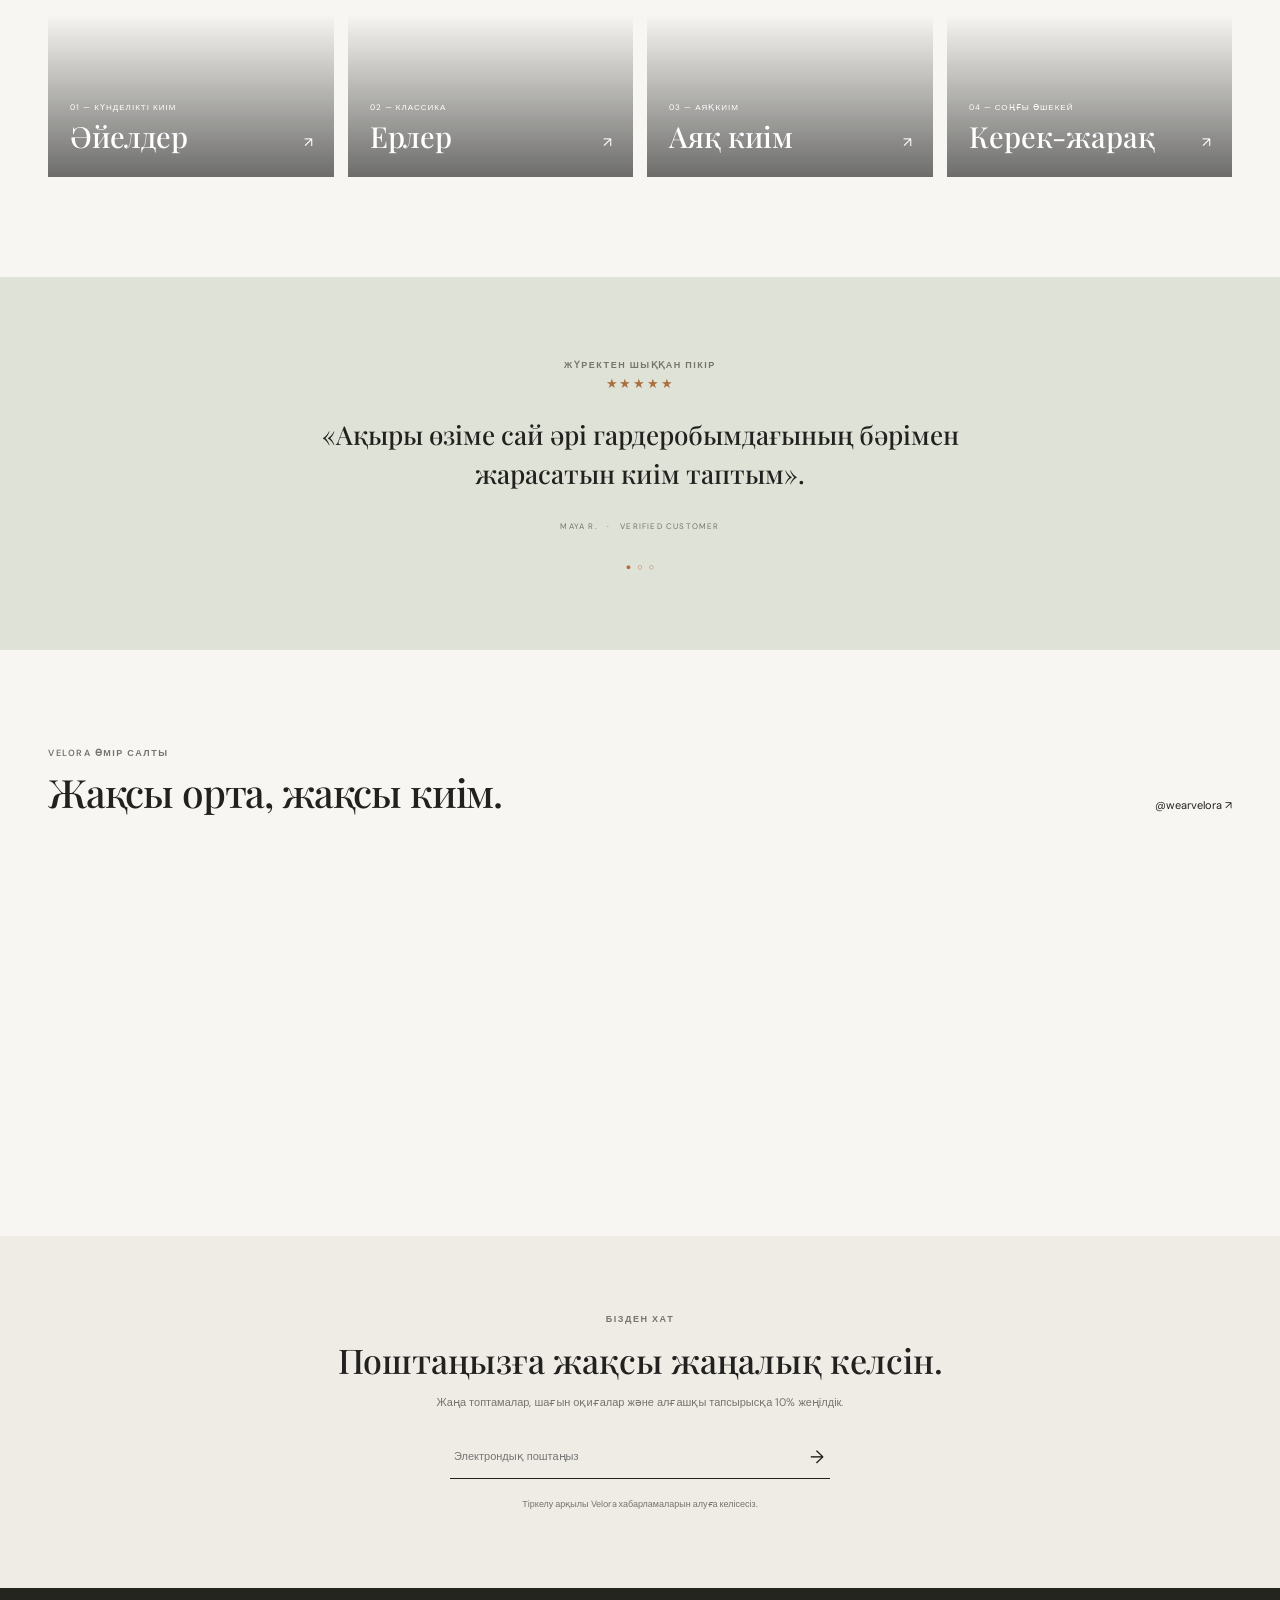
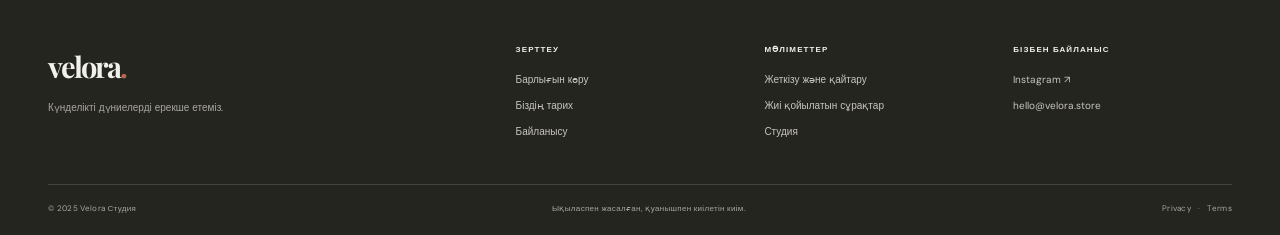
==== commit d6ee2cf6: "Add files via upload" ====
--- a/index.html
+++ b/index.html
@@ -1,4 +1,4 @@
-<!doctype html>
+﻿<!doctype html>
 <html lang="en">
 <head>
   <meta charset="utf-8"><meta name="viewport" content="width=device-width, initial-scale=1">
@@ -7,7 +7,7 @@
   <link rel="preconnect" href="https://fonts.googleapis.com"><link rel="preconnect" href="https://fonts.gstatic.com" crossorigin><link href="https://fonts.googleapis.com/css2?family=DM+Sans:wght@400;500;600;700&family=Playfair+Display:wght@500;600;700&display=swap" rel="stylesheet"><link rel="stylesheet" href="styles.css">
 </head><body data-page="home">
 <div class="announcement">A little something for you — complimentary delivery on orders over $120</div>
-<header class="site-header"><a class="wordmark" href="index.html">velora<span>.</span></a><button class="menu-toggle" aria-label="Open menu" aria-expanded="false">☰</button><nav class="main-nav"><a class="active" href="index.html">Home</a><a href="catalog.html">Shop</a><a href="about.html">Our story</a><a href="contact.html">Contact</a></nav><div class="header-actions"><button class="icon-button search-open" aria-label="Search">⌕</button><a class="icon-button" href="catalog.html#wishlist" aria-label="Wishlist">♡<span class="count wishlist-count">0</span></a><button class="icon-button cart-open" aria-label="Shopping bag">♧<span class="count cart-count">0</span></button><button class="icon-button theme-toggle" aria-label="Toggle dark mode">☾</button></div></header>
+<header class="site-header"><a class="wordmark" href="index.html">velora<span>.</span></a><button class="menu-toggle" aria-label="Open menu" aria-expanded="false">☰</button><nav class="main-nav"><a class="active" href="index.html">Home</a><a href="catalog.html">Shop</a><a href="about.html">Our story</a><a href="contact.html">Contact</a></nav><div class="header-actions"><button class="icon-button search-open" aria-label="Search">⌕</button><a class="icon-button" href="catalog.html#wishlist" aria-label="Wishlist">♡<span class="count wishlist-count">0</span></a><button class="icon-button cart-open" aria-label="Shopping bag">♧<span class="count cart-count">0</span></button><div class="language-switcher" aria-label="Choose language"><button type="button" data-language="kz" aria-label="Қазақша">KZ</button><button type="button" data-language="ru" aria-label="Русский">RU</button><button type="button" data-language="en" aria-label="English">EN</button></div><button class="icon-button theme-toggle" aria-label="Toggle dark mode">☾</button></div></header>
 <main>
   <section class="hero"><div class="hero-copy"><span class="eyebrow">THE AUTUMN EDIT · 2025</span><h1>Wear your<br><em>own story.</em></h1><p>Thoughtful pieces for wherever life takes you. Made to feel like you, every day.</p><a class="button button-dark" href="catalog.html">Discover the collection <span>→</span></a><div class="hero-note"><span>01 / 03</span><span>Designed with intention</span></div></div><div class="hero-image" role="img" aria-label="Model wearing the latest Velora collection"><div class="hero-image-caption">THE NEW<br>STANDARD.</div></div><div class="hero-index">V. 2025</div></section>
   <section class="trust-row"><span>✳ CONSIDERED MATERIALS</span><span>✳ MADE TO LAST</span><span>✳ FREE SHIPPING OVER $120</span><span>✳ EASY 30-DAY RETURNS</span></section>
@@ -21,4 +21,7 @@
 </main>
 <footer class="site-footer"><div class="footer-top"><div><a class="wordmark footer-logo" href="index.html">velora<span>.</span></a><p>Everyday things, made extraordinary.</p></div><div><strong>EXPLORE</strong><a href="catalog.html">Shop all</a><a href="about.html">Our story</a><a href="contact.html">Get in touch</a></div><div><strong>THE DETAILS</strong><a href="contact.html#faq">Shipping & returns</a><a href="contact.html#faq">FAQs</a><a href="admin.html">Studio</a></div><div><strong>SAY HELLO</strong><a href="https://instagram.com" target="_blank" rel="noreferrer">Instagram ↗</a><a href="mailto:hello@velora.store">hello@velora.store</a></div></div><div class="footer-bottom"><span>© 2025 Velora Studio</span><span>Made with care, worn with joy.</span><span>Privacy &nbsp; · &nbsp; Terms</span></div></footer>
 <div class="search-panel" aria-hidden="true"><div class="search-inner"><input type="search" id="global-search" placeholder="What are you looking for?" aria-label="Search products"><button class="search-close" aria-label="Close search">×</button></div><div id="search-results"></div></div>
-<div class="cart-overlay"></div><aside class="cart-drawer" aria-label="Shopping bag"><div class="drawer-head"><h2>Your bag <span class="cart-count">0</span></h2><button class="cart-close" aria-label="Close bag">×</button></div><div class="cart-items"></div><div class="cart-summary"><p><span>Subtotal</span><strong class="cart-subtotal">$0.00</strong></p><small>Shipping calculated at checkout.</small><button class="button button-dark checkout-button">Continue to checkout →</button></div></aside><div class="toast" role="status"></div><script src="app.js" defer></script></body></html>
+<div class="cart-overlay"></div><aside class="cart-drawer" aria-label="Shopping bag"><div class="drawer-head"><h2>Your bag <span class="cart-count">0</span></h2><button class="cart-close" aria-label="Close bag">×</button></div><div class="cart-items"></div><div class="cart-summary"><p><span>Subtotal</span><strong class="cart-subtotal">$0.00</strong></p><small>Shipping calculated at checkout.</small><button class="button button-dark checkout-button">Continue to checkout →</button></div></aside><div class="toast" role="status"></div><script src="i18n.js" defer></script><script src="https://cdn.jsdelivr.net/npm/@supabase/supabase-js@2"></script><script src="supabase-config.js"></script><script src="supabase-client.js"></script><script src="products.js" defer></script><script src="app.js" defer></script></body></html>
+
+
+
--- a/styles.css
+++ b/styles.css
@@ -1,2 +1,6 @@
 :root{--bg:#f7f6f2;--surface:#fff;--ink:#22211f;--muted:#77746e;--line:#e8e5de;--accent:#b9674f;--sage:#dfe3d7;--serif:'Playfair Display',Georgia,serif;--sans:'DM Sans',Arial,sans-serif;--max:1320px;--shadow:0 18px 60px #28231c14}*{box-sizing:border-box}html{scroll-behavior:smooth}body{margin:0;background:var(--bg);color:var(--ink);font-family:var(--sans);font-size:14px;line-height:1.6;transition:background .25s,color .25s}body.dark{--bg:#181816;--surface:#232320;--ink:#f0eee8;--muted:#b4b0a7;--line:#393832;--sage:#34392f;--shadow:0 18px 60px #0005}a{color:inherit;text-decoration:none}button,input,select,textarea{font:inherit}button{color:inherit}.announcement{text-align:center;background:#292924;color:#f7f6f2;padding:8px 16px;font-size:10px;letter-spacing:.13em;text-transform:uppercase}.site-header{height:78px;max-width:var(--max);padding:0 48px;margin:auto;display:flex;align-items:center;justify-content:space-between;gap:28px;position:relative;z-index:6}.wordmark{font-family:var(--serif);font-size:30px;letter-spacing:-2px;font-weight:700}.wordmark span{color:var(--accent)}.main-nav,.header-actions{display:flex;align-items:center;gap:32px}.main-nav a{font-size:12px;color:var(--muted);transition:color .2s}.main-nav a:hover,.main-nav a.active{color:var(--ink)}.header-actions{gap:15px}.icon-button{border:0;background:none;position:relative;padding:5px;cursor:pointer;font-size:21px}.icon-button .count{position:absolute;top:-4px;right:-5px;min-width:14px;height:14px;border-radius:50%;background:var(--accent);color:#fff;font-size:9px;text-align:center;line-height:14px}.menu-toggle{display:none;border:0;background:none;font-size:20px}.hero{max-width:var(--max);margin:auto;padding:30px 48px 42px;min-height:545px;display:grid;grid-template-columns:45% 55%;position:relative}.hero-copy{padding:90px 0 46px 5%;display:flex;flex-direction:column;align-items:flex-start;z-index:1}.eyebrow{font-size:9px;font-weight:600;letter-spacing:.17em;color:var(--muted);text-transform:uppercase}.hero h1,.catalog-heading h1,.story-hero h1,.contact-heading h1{font:500 clamp(54px,6.5vw,88px)/.99 var(--serif);letter-spacing:-.045em;margin:23px 0}.hero h1 em,.editorial h2 em,.catalog-heading h1 em,.story-hero h1 em,.contact-heading h1 em{color:var(--accent);font-weight:500}.hero-copy>p{font-size:13px;color:var(--muted);max-width:345px;line-height:1.9;margin:0 0 26px}.button{display:inline-flex;align-items:center;justify-content:center;gap:30px;padding:14px 19px;border:0;cursor:pointer;font-size:11px;letter-spacing:.03em;transition:transform .2s,background .2s}.button:hover{transform:translateY(-2px)}.button-dark{background:var(--ink);color:var(--bg)}.hero-note{display:flex;gap:25px;font-size:9px;color:var(--muted);margin-top:auto;padding-top:48px;letter-spacing:.07em}.hero-image{min-height:465px;position:relative;background:#d9d4c8 url('https://images.unsplash.com/photo-1539109136881-3be0616acf4b?auto=format&fit=crop&w=1400&q=85') center 37%/cover no-repeat}.hero-image:after{content:'';position:absolute;inset:10px;border:1px solid #ffffff70;pointer-events:none}.hero-image-caption{position:absolute;bottom:27px;left:26px;color:#fff;font:500 25px/.98 var(--serif);letter-spacing:.08em;text-shadow:0 2px 10px #0007}.hero-index{position:absolute;right:18px;bottom:38px;writing-mode:vertical-rl;color:var(--muted);font-size:9px;letter-spacing:.15em}.trust-row{border-block:1px solid var(--line);min-height:58px;display:flex;justify-content:center;align-items:center;gap:7vw;flex-wrap:wrap;padding:16px 20px;font-size:8px;letter-spacing:.1em;color:var(--muted)}.section,.category-section,.instagram-section{max-width:var(--max);margin:auto;padding:100px 48px}.section-heading{display:flex;justify-content:space-between;align-items:flex-end;margin-bottom:35px}.section-heading h2,.values-section h2,.faq-section h2{font:500 39px/1.1 var(--serif);margin:9px 0 0;letter-spacing:-.03em}.text-link{font-size:11px;border:0;background:none;cursor:pointer}.text-link span{margin-left:13px;color:var(--accent)}.product-grid{display:grid;grid-template-columns:repeat(4,minmax(0,1fr));gap:18px}.product-card{min-width:0;animation:fade-in .35s ease both}.product-photo{display:block;position:relative;overflow:hidden;background:#eae8e2;aspect-ratio: .78}.product-photo img{width:100%;height:100%;object-fit:cover;display:block;transition:transform .5s}.product-card:hover .product-photo img{transform:scale(1.035)}.badge{position:absolute;left:12px;top:12px;background:var(--bg);padding:5px 8px;font-size:8px;letter-spacing:.07em;text-transform:uppercase}.favorite-button{position:absolute;right:11px;top:10px;width:31px;height:31px;border:0;border-radius:50%;background:var(--bg);cursor:pointer;font-size:17px}.favorite-button.is-favorite{color:var(--accent)}.quick-add{position:absolute;bottom:0;left:0;right:0;transform:translateY(100%);transition:transform .2s;border:0;background:var(--ink);color:var(--bg);padding:13px;cursor:pointer;font-size:10px;letter-spacing:.06em}.product-card:hover .quick-add{transform:translateY(0)}.product-info{padding:13px 1px;display:flex;justify-content:space-between;gap:10px}.product-info h3{font-size:12px;font-weight:500;margin:0}.product-category{font-size:9px;color:var(--muted);margin-top:4px}.price{white-space:nowrap;font-size:11px}.old-price{text-decoration:line-through;color:var(--muted);margin-right:5px}.editorial{max-width:var(--max);margin:auto;padding:0 48px;display:grid;grid-template-columns:1fr 1fr;min-height:400px}.editorial-image{background:url('https://images.unsplash.com/photo-1529139574466-a303027c1d8b?auto=format&fit=crop&w=1100&q=80') center/cover}.editorial-copy{background:var(--sage);padding:65px clamp(32px,7vw,100px);display:flex;flex-direction:column;align-items:flex-start;justify-content:center}.editorial h2{font:500 55px/.99 var(--serif);letter-spacing:-.04em;margin:17px 0}.editorial-copy p{font-size:12px;line-height:1.95;color:var(--muted);max-width:350px;margin-bottom:24px}.arrivals{padding-top:105px}.category-section{padding-top:15px}.category-grid{display:grid;grid-template-columns:repeat(4,1fr);gap:14px}.category-tile{height:250px;position:relative;display:flex;flex-direction:column;justify-content:flex-end;padding:22px;color:white;background-size:cover;background-position:center;overflow:hidden}.category-tile:before{content:'';position:absolute;inset:0;background:linear-gradient(0deg,#1119,transparent 65%);transition:background .2s}.category-tile:hover:before{background:linear-gradient(0deg,#111b,#1111)}.cat-women{background-image:url('https://images.unsplash.com/photo-1483985988355-763728e1935b?auto=format&fit=crop&w=600&q=75')}.cat-men{background-image:url('https://images.unsplash.com/photo-1516826957135-700dedea698c?auto=format&fit=crop&w=600&q=75')}.cat-shoes{background-image:url('https://images.unsplash.com/photo-1543163521-1bf539c55dd2?auto=format&fit=crop&w=600&q=75')}.cat-accessories{background-image:url('https://images.unsplash.com/photo-1523170335258-f5ed11844a49?auto=format&fit=crop&w=600&q=75')}.category-tile>*{position:relative}.category-tile>span:first-child{font-size:8px;letter-spacing:.13em}.category-tile strong{font:500 29px var(--serif);margin-top:3px}.tile-arrow{position:absolute;right:21px;bottom:24px}.review-section{text-align:center;background:var(--sage);padding:75px 20px}.review-stars{color:#a97040;font-size:13px;letter-spacing:.13em}.review-section blockquote{font:500 26px/1.5 var(--serif);max-width:660px;margin:20px auto}.review-author{font-size:8px;letter-spacing:.15em;color:var(--muted)}.review-dots{margin-top:25px;font-size:9px;color:var(--accent)}.instagram-section{padding-top:90px}.instagram-grid{display:grid;grid-template-columns:repeat(4,1fr);gap:12px}.insta{aspect-ratio:1;background-size:cover;background-position:center}.insta-one{background-image:url('https://images.unsplash.com/photo-1525507119028-ed4c629a60a3?auto=format&fit=crop&w=600&q=75')}.insta-two{background-image:url('https://images.unsplash.com/photo-1529139574466-a303027c1d8b?auto=format&fit=crop&w=600&q=75')}.insta-three{background-image:url('https://images.unsplash.com/photo-1490481651871-ab68de25d43d?auto=format&fit=crop&w=600&q=75')}.insta-four{background-image:url('https://images.unsplash.com/photo-1523381210434-271e8be1f52b?auto=format&fit=crop&w=600&q=75')}.newsletter{text-align:center;padding:70px 20px 75px;background:#eeece5}.dark .newsletter{background:#262620}.newsletter h2{font:500 34px var(--serif);margin:8px 0}.newsletter p{color:var(--muted);font-size:11px}.newsletter-form{display:flex;margin:25px auto 12px;border-bottom:1px solid var(--ink);max-width:380px}.newsletter-form input{flex:1;border:0;background:transparent;padding:12px 4px;outline:0;font-size:11px;color:var(--ink)}.newsletter-form button{border:0;background:transparent;font-size:18px;cursor:pointer}.newsletter small{font-size:9px;color:var(--muted)}.site-footer{background:#252520;color:#f1f0ea;padding:55px max(48px,calc((100vw - var(--max))/2)) 20px}.footer-top{display:grid;grid-template-columns:2fr repeat(3,1fr);gap:30px;padding-bottom:44px}.footer-logo{font-size:29px}.footer-top p{font-size:10px;color:#a8a69e}.footer-top>div:not(:first-child){display:flex;flex-direction:column;gap:10px}.footer-top strong{font-size:8px;letter-spacing:.14em;margin-bottom:6px}.footer-top a:not(.wordmark){font-size:10px;color:#c7c5bd}.footer-bottom{border-top:1px solid #45443e;padding-top:17px;display:flex;justify-content:space-between;font-size:8px;color:#a8a69e;letter-spacing:.04em}.breadcrumb{font-size:10px;color:var(--muted);margin:26px 0}.catalog-main,.product-main{max-width:var(--max);margin:auto;padding:0 48px 100px}.catalog-heading{text-align:center;padding:43px 0 49px}.catalog-heading h1{font-size:56px;margin:15px 0}.catalog-heading p,.contact-heading p{font-size:12px;color:var(--muted)}.catalog-toolbar{display:flex;align-items:center;justify-content:space-between;border-block:1px solid var(--line);padding:15px 0}.filter-chips{display:flex;gap:8px;flex-wrap:wrap}.filter-chip{background:transparent;border:1px solid var(--line);border-radius:30px;padding:8px 14px;font-size:10px;cursor:pointer}.filter-chip.active{background:var(--ink);color:var(--bg);border-color:var(--ink)}.sort-label{font-size:10px;color:var(--muted)}.sort-label select,.filter-sidebar select{border:0;background:transparent;color:var(--ink);font-size:10px;padding:8px;outline:0}.catalog-layout{display:grid;grid-template-columns:190px 1fr;gap:35px;padding-top:24px}.filter-sidebar{display:flex;flex-direction:column;align-items:stretch;gap:24px}.filter-sidebar>label,.filter-sidebar fieldset{font-size:10px;color:var(--muted);display:flex;flex-direction:column;gap:8px}.filter-sidebar input[type=search],.filter-sidebar select{border:1px solid var(--line);padding:10px;background:var(--surface);color:var(--ink)}.filter-sidebar fieldset{border:0;border-top:1px solid var(--line);padding:14px 0 0;margin:0}.filter-sidebar legend{padding:0}.range-label{display:flex;justify-content:space-between}.sidebar-note{margin-top:35px;border-top:1px solid var(--line);padding-top:18px;font:17px/1.4 var(--serif)}.sidebar-note span{font:10px var(--sans);color:var(--muted)}.results-meta{display:flex;justify-content:space-between;color:var(--muted);font-size:9px;margin-bottom:14px}.catalog-grid{grid-template-columns:repeat(3,minmax(0,1fr));gap:18px 14px}.empty-state{padding:60px 10px;text-align:center;color:var(--muted)}.product-main{padding-bottom:80px}.product-detail{display:grid;grid-template-columns:1.15fr .85fr;gap:65px;padding:15px 5% 75px}.product-gallery{display:grid;grid-template-columns:1fr 1fr;gap:12px}.product-gallery img{width:100%;aspect-ratio:.78;object-fit:cover;background:var(--line)}.product-gallery img:first-child{grid-column:span 2;aspect-ratio:1.3}.product-summary{padding-top:24px}.product-summary .eyebrow{color:var(--accent)}.product-summary h1{font:500 43px/1.1 var(--serif);margin:12px 0}.detail-rating{font-size:10px;color:#a97040}.detail-price{font-size:15px;margin:18px 0}.detail-description{font-size:12px;color:var(--muted);line-height:1.9}.size-title{font-size:10px;font-weight:600;margin:27px 0 10px}.size-options{display:flex;gap:8px}.size-option{width:39px;height:39px;background:transparent;border:1px solid var(--line);cursor:pointer}.size-option.active,.size-option:hover{border-color:var(--ink)}.add-detail{width:100%;margin-top:19px}.product-benefits{border-top:1px solid var(--line);margin-top:23px;padding-top:17px;display:grid;gap:10px;color:var(--muted);font-size:10px}.whatsapp-button{display:flex;justify-content:center;margin-top:15px;background:#3f7658;color:white;padding:12px;font-size:10px}.product-reviews{padding:30px 0}.review-cards{display:grid;grid-template-columns:repeat(3,1fr);gap:16px}.review-cards article{padding:23px;background:var(--surface)}.review-cards p{font:17px/1.5 var(--serif)}.review-cards small{font-size:8px;color:var(--muted);letter-spacing:.08em}.search-panel{position:fixed;inset:0 0 auto;background:var(--bg);z-index:20;padding:40px max(6vw,24px);box-shadow:var(--shadow);transform:translateY(-110%);transition:transform .3s;max-height:85vh;overflow:auto}.search-panel.open{transform:translateY(0)}.search-inner{display:flex;border-bottom:1px solid var(--line);max-width:900px;margin:auto}.search-inner input{flex:1;border:0;background:transparent;color:var(--ink);outline:0;padding:17px 5px;font:25px var(--serif)}.search-close,.cart-close{border:0;background:none;font-size:26px;cursor:pointer}.search-result-grid{max-width:900px;margin:22px auto;display:grid;grid-template-columns:repeat(4,1fr);gap:12px}.search-result-grid img{width:100%;aspect-ratio:1;object-fit:cover}.search-result-grid a{font-size:10px}.cart-overlay{position:fixed;inset:0;background:#0006;z-index:21;opacity:0;visibility:hidden;transition:.25s}.cart-overlay.open{opacity:1;visibility:visible}.cart-drawer{position:fixed;z-index:22;right:0;top:0;height:100dvh;width:min(420px,100%);background:var(--bg);padding:25px;display:flex;flex-direction:column;transform:translateX(105%);transition:transform .3s}.cart-drawer.open{transform:translateX(0)}.drawer-head{display:flex;justify-content:space-between;align-items:center;border-bottom:1px solid var(--line);padding-bottom:12px}.drawer-head h2{font:24px var(--serif);margin:0}.drawer-head .cart-count{font:11px var(--sans);color:var(--muted)}.cart-items{overflow:auto;flex:1}.cart-empty{color:var(--muted);text-align:center;padding:60px 10px}.cart-item{display:grid;grid-template-columns:70px 1fr auto;gap:13px;padding:17px 0;border-bottom:1px solid var(--line);align-items:center}.cart-item img{width:70px;height:86px;object-fit:cover}.cart-item strong{font-size:11px;font-weight:500}.cart-item small{display:block;color:var(--muted);font-size:9px}.quantity-control{display:flex;align-items:center;gap:10px;margin-top:7px}.quantity-control button,.remove-item{border:0;background:none;cursor:pointer}.cart-summary p{display:flex;justify-content:space-between}.cart-summary small{color:var(--muted);font-size:10px}.checkout-button{width:100%;margin-top:17px}.toast{position:fixed;z-index:30;bottom:22px;left:50%;transform:translate(-50%,20px);background:var(--ink);color:var(--bg);padding:12px 20px;font-size:11px;opacity:0;transition:.2s;pointer-events:none}.toast.show{opacity:1;transform:translate(-50%,0)}.story-hero{text-align:center;padding:105px 20px 80px}.story-hero h1{font-size:68px}.story-hero p{color:var(--muted);font-size:12px}.story-image{height:430px;background:url('https://images.unsplash.com/photo-1525507119028-ed4c629a60a3?auto=format&fit=crop&w=1800&q=85') center 45%/cover}.story-copy{max-width:1000px;margin:auto;padding:100px 30px;display:grid;grid-template-columns:1fr 1fr;gap:70px}.story-copy h2{font:500 40px/1.15 var(--serif)}.story-copy p{font-size:12px;line-height:2;color:var(--muted)}.story-copy .button{margin-top:12px}.values-section{max-width:var(--max);padding:0 48px 100px;margin:auto}.values-grid{display:grid;grid-template-columns:repeat(3,1fr);gap:20px;margin-top:34px}.values-grid article{background:var(--surface);padding:27px}.values-grid article>span{color:var(--accent);font-size:10px}.values-grid h3{font:21px var(--serif);margin:18px 0 7px}.values-grid p{font-size:11px;color:var(--muted);line-height:1.8}.contact-main{max-width:var(--max);margin:auto;padding:40px 48px 100px}.contact-heading{text-align:center;padding:35px 0 55px}.contact-heading h1{font-size:58px}.contact-layout{display:grid;grid-template-columns:.7fr 1.3fr;gap:75px;padding:15px 8% 80px}.contact-info{display:flex;flex-direction:column;align-items:flex-start;gap:15px}.contact-info h2{font:31px var(--serif);margin:8px 0}.contact-info p{color:var(--muted);font-size:11px;line-height:1.9}.contact-info>a{font-size:11px;border-bottom:1px solid var(--line);padding-bottom:4px}.contact-info small{color:var(--muted);font-size:9px}.contact-form{display:flex;flex-direction:column;gap:17px}.form-row{display:grid;grid-template-columns:1fr 1fr;gap:15px}.contact-form label{font-size:10px;color:var(--muted);display:flex;flex-direction:column;gap:7px}.contact-form input,.contact-form select,.contact-form textarea{border:1px solid var(--line);background:var(--surface);padding:12px;color:var(--ink);outline:0;font-size:11px}.contact-form textarea{resize:vertical}.contact-form .button{align-self:flex-start}.form-feedback{font-size:10px;color:var(--accent)}.faq-section{max-width:800px;margin:auto;border-top:1px solid var(--line);padding-top:50px}.faq-section h2{font-size:32px;margin:10px 0 25px}.faq-section details{border-top:1px solid var(--line);padding:17px 0}.faq-section summary{cursor:pointer;font-size:12px;list-style:none;display:flex;justify-content:space-between}.faq-section summary span{font-size:17px}.faq-section details p{font-size:11px;color:var(--muted);max-width:600px}.sr-only{position:absolute;width:1px;height:1px;padding:0;margin:-1px;overflow:hidden;clip:rect(0,0,0,0);white-space:nowrap;border:0}.admin-body{background:#f3f3f0;--bg:#f3f3f0;--ink:#242420;--surface:#fff;--muted:#787872;--line:#e6e6df}.admin-layout{min-height:100vh;display:grid;grid-template-columns:225px 1fr}.admin-sidebar{background:#252520;color:#f5f4ed;padding:26px 18px;display:flex;flex-direction:column}.admin-sidebar .wordmark{padding:0 10px 32px}.admin-label{font-size:8px;letter-spacing:.14em;color:#a5a49b;padding:8px 12px}.admin-nav{display:grid;gap:4px}.admin-nav button{border:0;background:transparent;color:#c4c3bc;text-align:left;padding:12px;border-radius:5px;font-size:11px;cursor:pointer}.admin-nav button.active,.admin-nav button:hover{background:#3b3a34;color:white}.admin-back{margin-top:auto;padding:12px;font-size:10px;color:#ccc}.admin-content{padding:30px clamp(20px,4vw,54px);max-width:1300px;width:100%;margin:auto}.admin-top{display:flex;justify-content:space-between;align-items:center;margin-bottom:28px}.admin-top h1{font:31px var(--serif);margin:0}.admin-top p{font-size:10px;color:var(--muted);margin:3px 0}.admin-button{border:0;background:#252520;color:#fff;padding:11px 15px;font-size:10px;cursor:pointer}.stat-grid{display:grid;grid-template-columns:repeat(4,1fr);gap:13px}.stat-card{background:#fff;padding:19px;border:1px solid #ecece6}.stat-card span{font-size:9px;color:var(--muted)}.stat-card strong{display:block;font:25px var(--serif);margin-top:7px}.stat-card small{font-size:9px;color:#678365}.admin-panel{background:white;border:1px solid #ecece6;padding:20px;margin-top:20px}.admin-panel h2{font:19px var(--serif);margin:0 0 14px}.admin-table{width:100%;border-collapse:collapse;text-align:left}.admin-table th,.admin-table td{border-top:1px solid #ecece6;padding:12px 9px;font-size:10px}.admin-table th{font-size:8px;color:var(--muted);letter-spacing:.08em}.admin-table button{border:0;background:none;color:#8a5c4c;cursor:pointer;font-size:10px}.status-pill{background:#e3eddf;color:#4d704b;padding:4px 8px;border-radius:20px;font-size:8px}.chart-bars{height:125px;display:flex;align-items:flex-end;justify-content:space-around;gap:12px;padding:15px 5px 0;border-bottom:1px solid #e6e6df}.chart-bars i{background:#c7b6a1;width:9%;max-width:48px;border-radius:3px 3px 0 0;position:relative}.chart-bars i:after{content:attr(data-day);position:absolute;top:calc(100% + 7px);left:50%;transform:translateX(-50%);font:8px var(--sans);color:#888}.admin-form{display:grid;grid-template-columns:1fr 1fr;gap:12px}.admin-form label{display:grid;gap:5px;font-size:10px}.admin-form input,.admin-form select{padding:10px;border:1px solid #ddd;background:white}.admin-form .wide{grid-column:span 2}.admin-section[hidden]{display:none}@keyframes fade-in{from{opacity:0;transform:translateY(8px)}to{opacity:1;transform:none}}@media(max-width:900px){.site-header{padding:0 25px}.main-nav{gap:17px}.hero{padding:20px 25px;grid-template-columns:46% 54%;min-height:460px}.hero-copy{padding:65px 0 30px}.hero-image{min-height:400px}.section,.category-section,.instagram-section{padding:75px 25px}.product-grid{grid-template-columns:repeat(2,minmax(0,1fr))}.editorial{padding:0 25px;min-height:350px}.category-grid{grid-template-columns:repeat(2,1fr)}.category-tile{height:220px}.catalog-main,.product-main{padding-left:25px;padding-right:25px}.catalog-layout{grid-template-columns:155px 1fr;gap:20px}.catalog-grid{grid-template-columns:repeat(2,minmax(0,1fr))}.product-detail{gap:32px;padding-inline:0}.contact-layout{padding-inline:2%;gap:35px}.footer-top{grid-template-columns:1.5fr 1fr 1fr;gap:24px}.footer-top>div:last-child{grid-column:2}.site-footer{padding-inline:25px}.trust-row{gap:20px}.hero-index{display:none}}@media(max-width:620px){.announcement{font-size:8px}.site-header{height:64px;padding:0 18px}.wordmark{font-size:27px}.menu-toggle{display:block;margin-left:auto}.main-nav{position:absolute;top:63px;left:0;right:0;background:var(--bg);padding:12px 20px 20px;display:none;flex-direction:column;align-items:flex-start;gap:14px;border-bottom:1px solid var(--line)}.main-nav.open{display:flex}.header-actions{gap:7px}.icon-button{font-size:18px}.hero{padding:12px 17px 25px;grid-template-columns:1fr;min-height:auto}.hero-copy{padding:38px 8px 20px;grid-row:2}.hero h1{font-size:59px;margin:13px 0}.hero-copy>p{font-size:12px}.hero-note{padding-top:25px}.hero-image{grid-row:1;min-height:390px;background-position:center 32%}.hero-image-caption{font-size:19px;left:18px;bottom:20px}.trust-row{font-size:7px;gap:10px 18px;min-height:68px}.trust-row span:nth-child(n+3){display:none}.section,.category-section,.instagram-section{padding:63px 17px}.section-heading{align-items:flex-end;gap:12px;margin-bottom:24px}.section-heading h2,.values-section h2,.faq-section h2{font-size:31px}.section-heading>.text-link{font-size:9px;white-space:nowrap}.product-grid{gap:8px}.product-photo{aspect-ratio:.72}.badge{font-size:7px;left:7px;top:7px;padding:4px 6px}.favorite-button{right:6px;top:6px;width:27px;height:27px}.quick-add{transform:none;padding:8px;font-size:8px;background:#222d}.product-info{padding:9px 0;gap:4px}.product-info h3{font-size:10px}.product-category{font-size:8px}.price{font-size:9px}.old-price{margin-right:2px}.editorial{padding:0 17px;grid-template-columns:1fr}.editorial-image{min-height:270px}.editorial-copy{padding:36px 28px}.editorial h2{font-size:44px}.arrivals{padding-top:65px}.category-grid{gap:8px}.category-tile{height:180px;padding:13px}.category-tile strong{font-size:24px}.category-tile>span:first-child{font-size:7px}.tile-arrow{right:13px;bottom:17px}.review-section{padding:56px 25px}.review-section blockquote{font-size:21px}.instagram-grid{grid-template-columns:repeat(2,1fr);gap:8px}.instagram-section .section-heading h2{font-size:26px}.newsletter{padding:56px 18px}.newsletter h2{font-size:28px}.site-footer{padding:42px 20px 17px}.footer-top{grid-template-columns:1fr 1fr;gap:28px 15px}.footer-top>div:last-child{grid-column:auto}.footer-bottom{gap:12px;flex-wrap:wrap}.footer-bottom span:nth-child(2){display:none}.catalog-main,.product-main{padding:0 17px 65px}.breadcrumb{margin:19px 0}.catalog-heading{padding:27px 0 31px}.catalog-heading h1{font-size:38px}.catalog-heading p{max-width:280px;margin:auto}.catalog-toolbar{align-items:flex-start;flex-direction:column;gap:12px}.filter-chips{gap:6px}.filter-chip{padding:7px 11px;font-size:9px}.sort-label{align-self:flex-end}.catalog-layout{display:block;padding-top:15px}.filter-sidebar{display:grid;grid-template-columns:1fr 1fr;gap:9px;margin-bottom:19px}.filter-sidebar>.eyebrow,.filter-sidebar .sidebar-note,.filter-sidebar .clear-filters,.filter-sidebar fieldset{display:none}.filter-sidebar>label{font-size:9px}.filter-sidebar input[type=search],.filter-sidebar select{padding:9px;font-size:10px}.catalog-grid{gap:8px}.results-meta{font-size:8px}.product-detail{grid-template-columns:1fr;gap:12px;padding:5px 0 48px}.product-gallery img:first-child{aspect-ratio:1.05}.product-gallery img:not(:first-child){aspect-ratio:.9}.product-summary{padding-top:15px}.product-summary h1{font-size:36px}.review-cards{grid-template-columns:1fr}.review-cards article{padding:18px}.story-hero{padding:75px 20px 54px}.story-hero h1{font-size:50px}.story-image{height:290px}.story-copy{grid-template-columns:1fr;gap:12px;padding:60px 24px}.story-copy h2{font-size:34px}.values-section{padding:0 18px 65px}.values-grid{grid-template-columns:1fr;gap:9px}.values-grid article{padding:20px}.contact-main{padding:23px 18px 65px}.contact-heading{padding:29px 0 34px}.contact-heading h1{font-size:43px}.contact-layout{grid-template-columns:1fr;gap:30px;padding:0 0 55px}.contact-info{gap:10px}.form-row{grid-template-columns:1fr}.faq-section{padding-top:36px}.faq-section h2{font-size:27px}.search-panel{padding:24px 17px}.search-inner input{font-size:19px}.search-result-grid{grid-template-columns:repeat(2,1fr)}.admin-layout{grid-template-columns:1fr}.admin-sidebar{padding:12px 14px;display:flex;flex-direction:row;align-items:center;gap:12px}.admin-sidebar .wordmark{padding:0;font-size:24px}.admin-label,.admin-back{display:none}.admin-nav{display:flex;overflow:auto}.admin-nav button{white-space:nowrap;padding:8px;font-size:9px}.admin-content{padding:22px 14px}.admin-top h1{font-size:25px}.stat-grid{grid-template-columns:1fr 1fr;gap:8px}.stat-card{padding:14px}.stat-card strong{font-size:21px}.admin-panel{padding:14px;overflow:auto}.admin-table th,.admin-table td{padding:10px 6px;white-space:nowrap}.admin-form{grid-template-columns:1fr}.admin-form .wide{grid-column:auto}}
 .product-card{position:relative}.product-card>.favorite-button{position:absolute;top:10px;right:10px;z-index:2}.product-card>.quick-add{position:absolute;left:0;right:0;bottom:74px;z-index:2}#product-dialog,#category-dialog{border:1px solid #e6e6df;padding:24px;max-width:min(520px,calc(100vw - 32px));width:100%;box-shadow:0 18px 60px #28231c24}#product-dialog::backdrop,#category-dialog::backdrop{background:#17171488}.admin-form h2{font:22px var(--serif);margin:0 0 5px}.admin-form label:has(input[type=checkbox]){display:flex;align-items:center;gap:8px}.admin-form input[type=checkbox]{accent-color:#252520}
+.language-switcher{display:inline-flex;align-items:center;gap:1px;white-space:nowrap}.language-switcher button{font-family:var(--sans);font-size:9px;font-weight:600;letter-spacing:.04em;color:var(--muted);border:0;border-radius:2px;background:transparent;padding:5px 4px;cursor:pointer;transition:color .2s,background .2s}.language-switcher button:hover{color:var(--ink)}.language-switcher button.active{color:var(--ink);background:var(--line)}.admin-language-switcher{padding:0 10px 12px}.admin-language-switcher button{color:#aaa99f}.admin-language-switcher button.active{color:#fff;background:#3b3a34}@media(max-width:620px){.site-header{gap:6px}.header-actions{gap:3px}.header-actions .language-switcher{gap:0}.header-actions .language-switcher button{font-size:8px;padding:4px 3px}.header-actions .icon-button{padding:3px;font-size:17px}}
+img{-webkit-user-drag:none;user-select:none;-webkit-user-select:none}.product-photo::after,.product-gallery::after{content:"VELORA";position:absolute;left:50%;top:54%;transform:translate(-50%,-50%);z-index:1;color:rgba(35,34,31,.23);font:600 9px var(--sans);letter-spacing:.28em;pointer-events:none}.product-photo::after{font-size:8px}.product-gallery{position:relative}.product-gallery::after{font-size:12px;color:rgba(255,255,255,.48);text-shadow:0 1px 8px rgba(0,0,0,.2)}
+.product-info{display:block;padding:12px 1px 5px}.product-info h3{font-size:12px;font-weight:500;margin:0}.product-info .product-category{font-size:9px;color:var(--muted);margin-top:4px}.product-price-row{display:flex;align-items:baseline;justify-content:space-between;gap:8px;margin:0 1px 10px}.price-label{font-size:10px;color:var(--muted)}.product-price-row .price{display:flex;align-items:baseline;gap:7px;white-space:nowrap;font-size:12px}.product-price-row .old-price{font-size:10px}.product-card>.quick-add{position:static;display:block;width:100%;transform:none;margin:0 0 14px;padding:11px 14px;background:var(--ink);color:var(--bg);font-size:10px;letter-spacing:.05em}@media(max-width:620px){.product-info{padding:10px 0 5px}.product-info h3{font-size:10px}.product-price-row{margin-bottom:8px}.product-price-row .price{font-size:10px}.product-card>.quick-add{position:static;transform:none;padding:9px;font-size:9px}}
+.product-rating{margin-top:5px;color:#a97040;font-size:10px;letter-spacing:.08em}.product-rating span{color:var(--muted);letter-spacing:0;font-size:9px}
